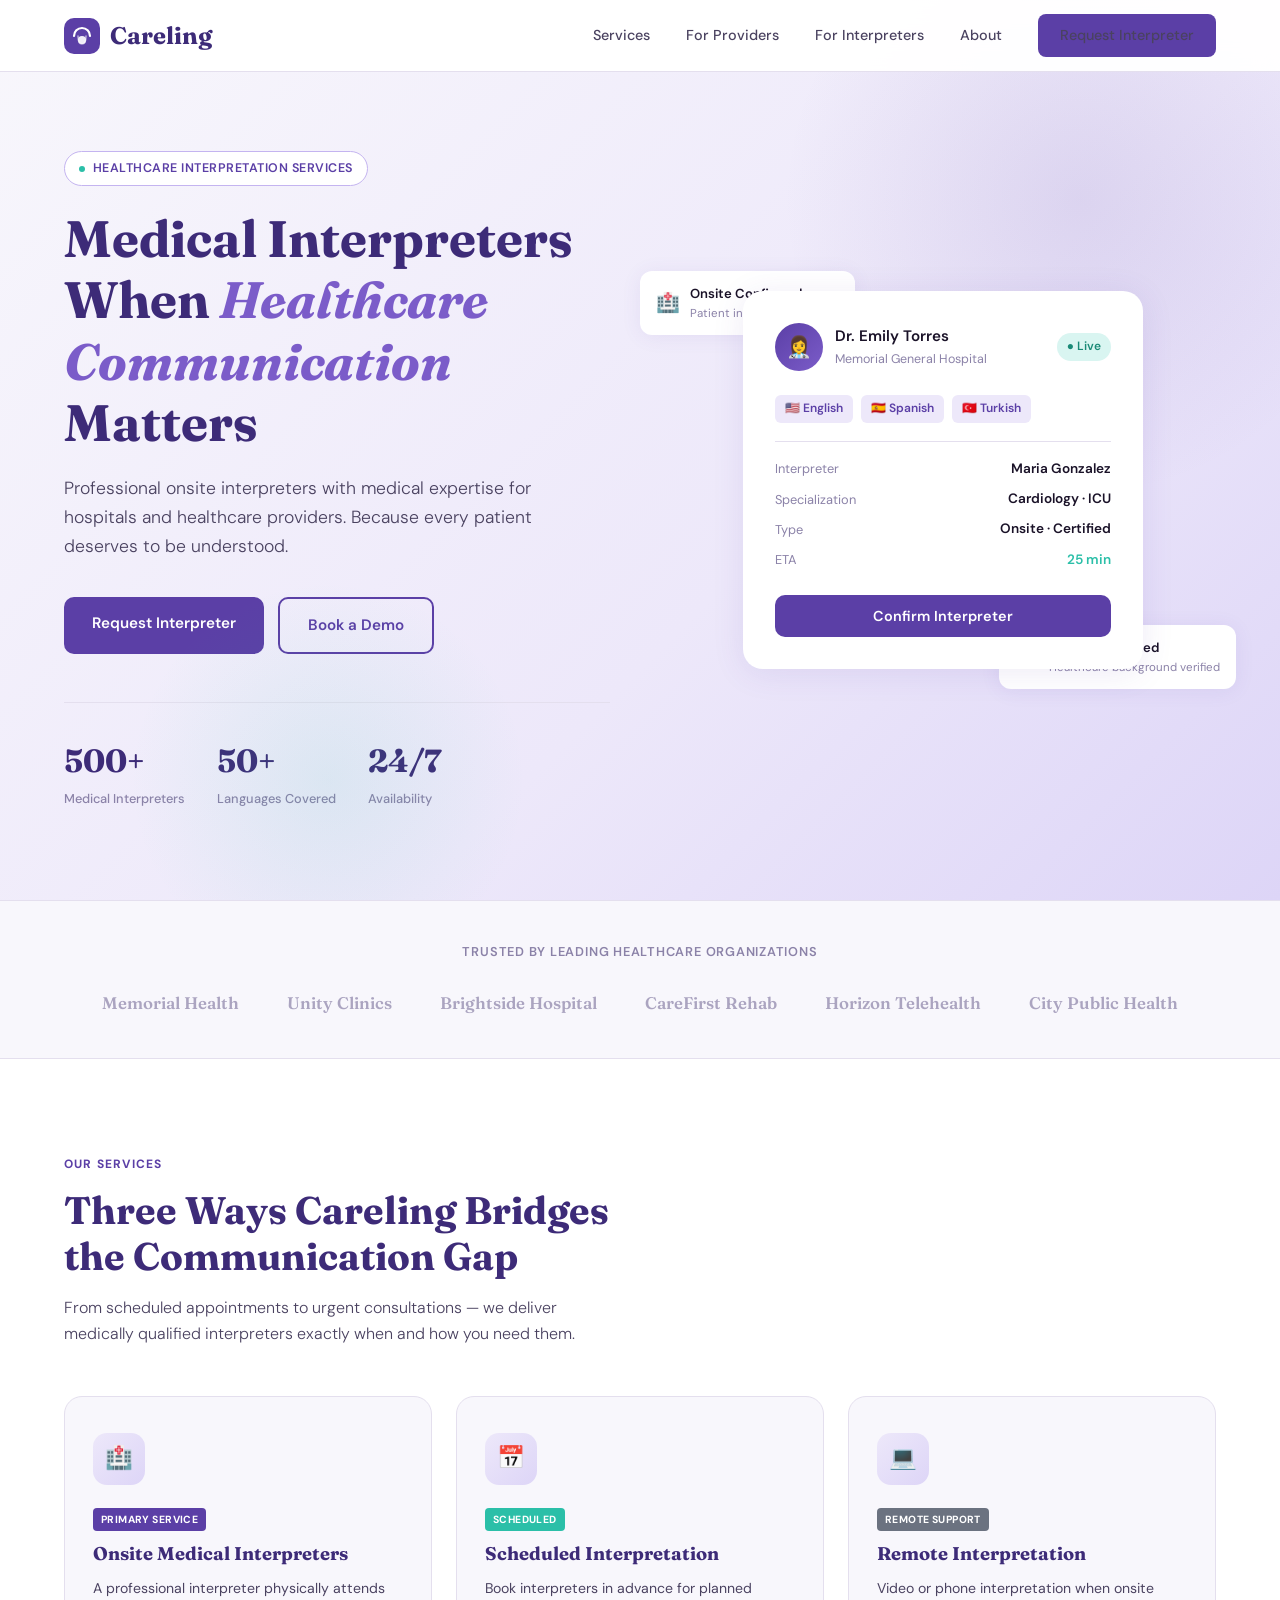
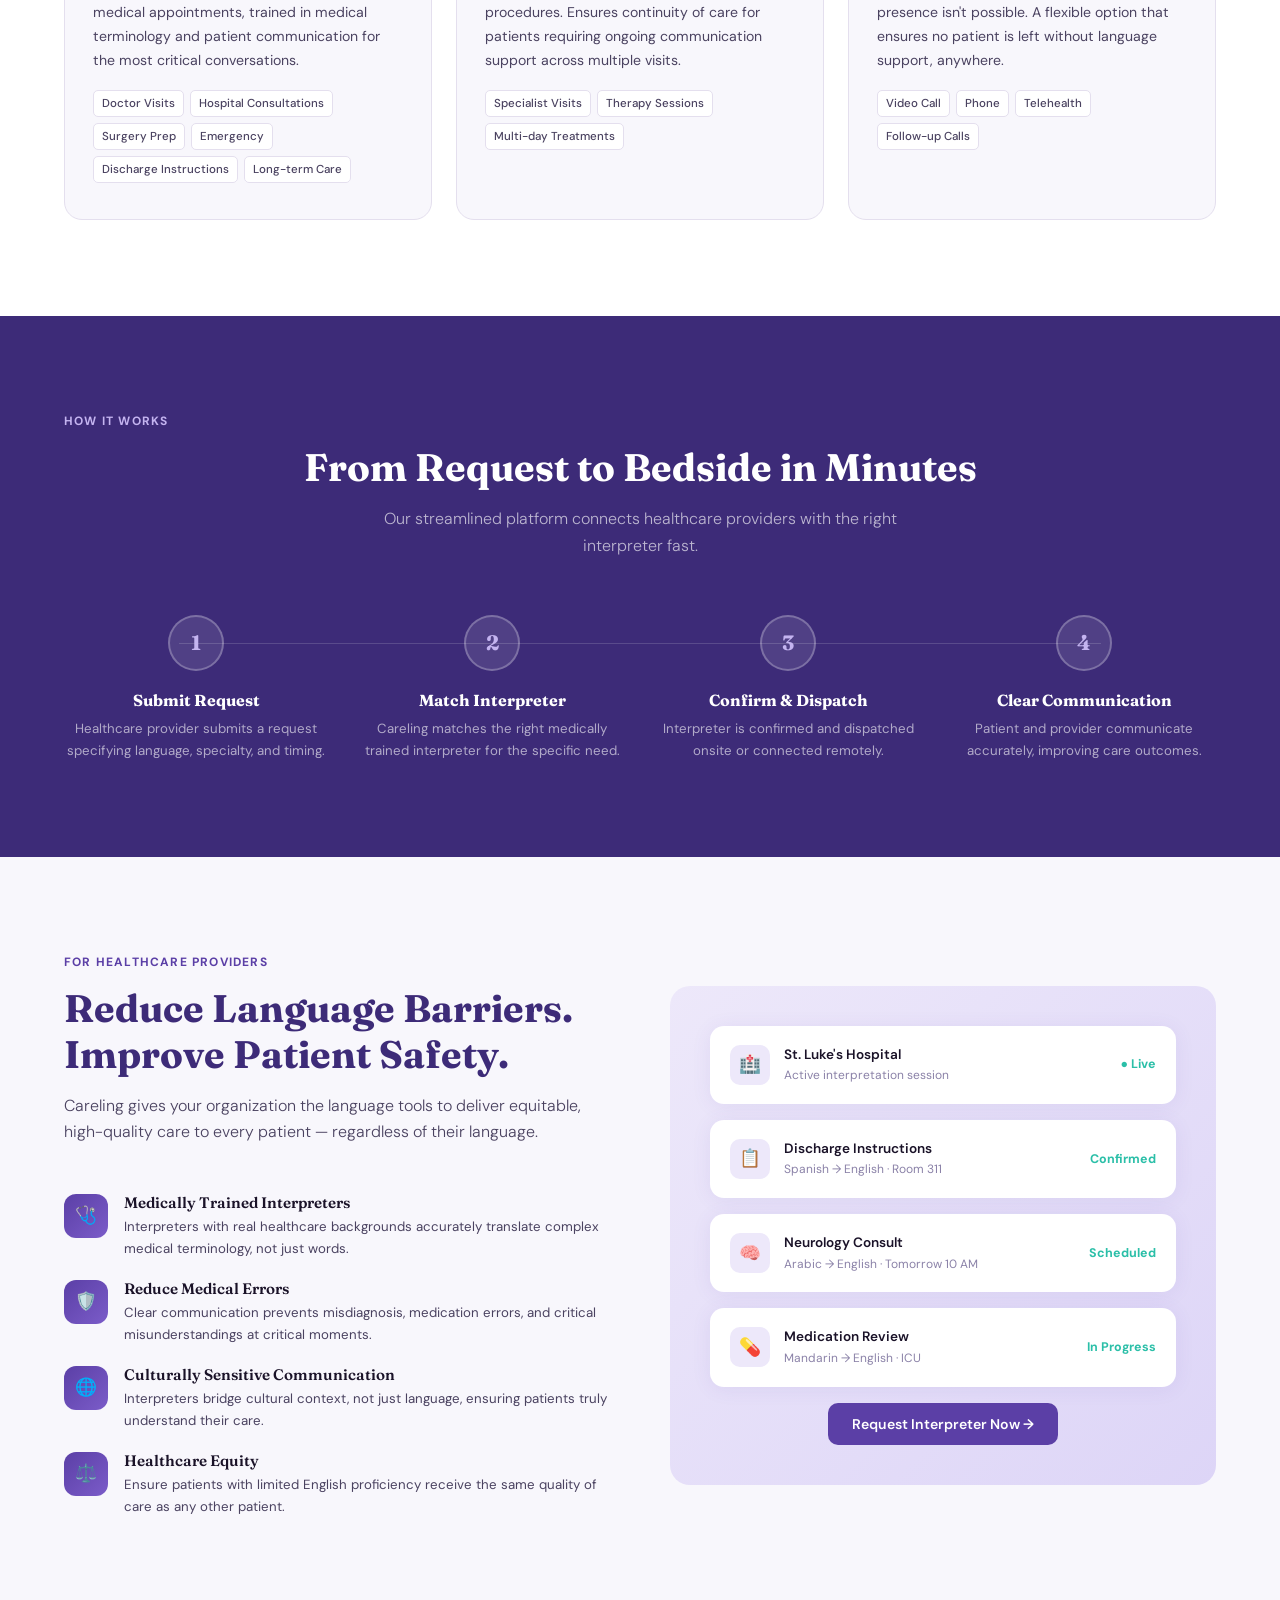
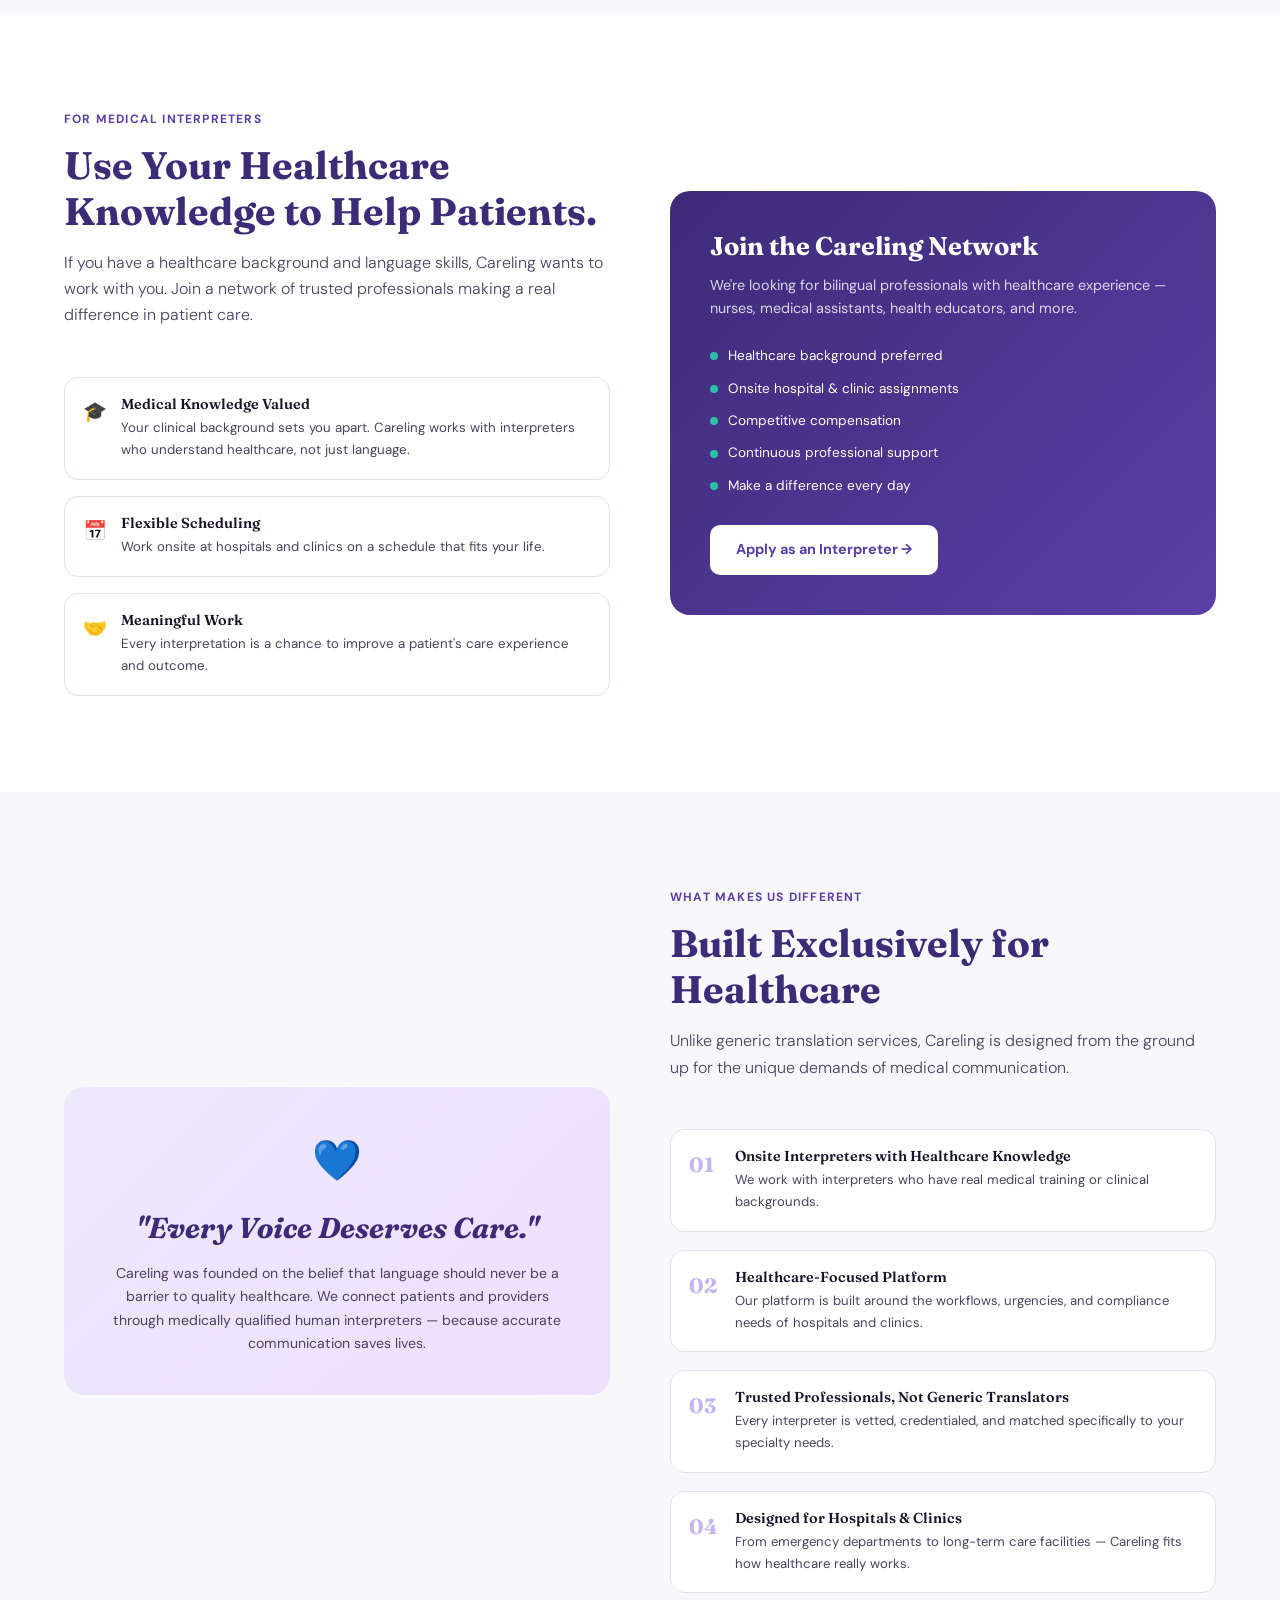
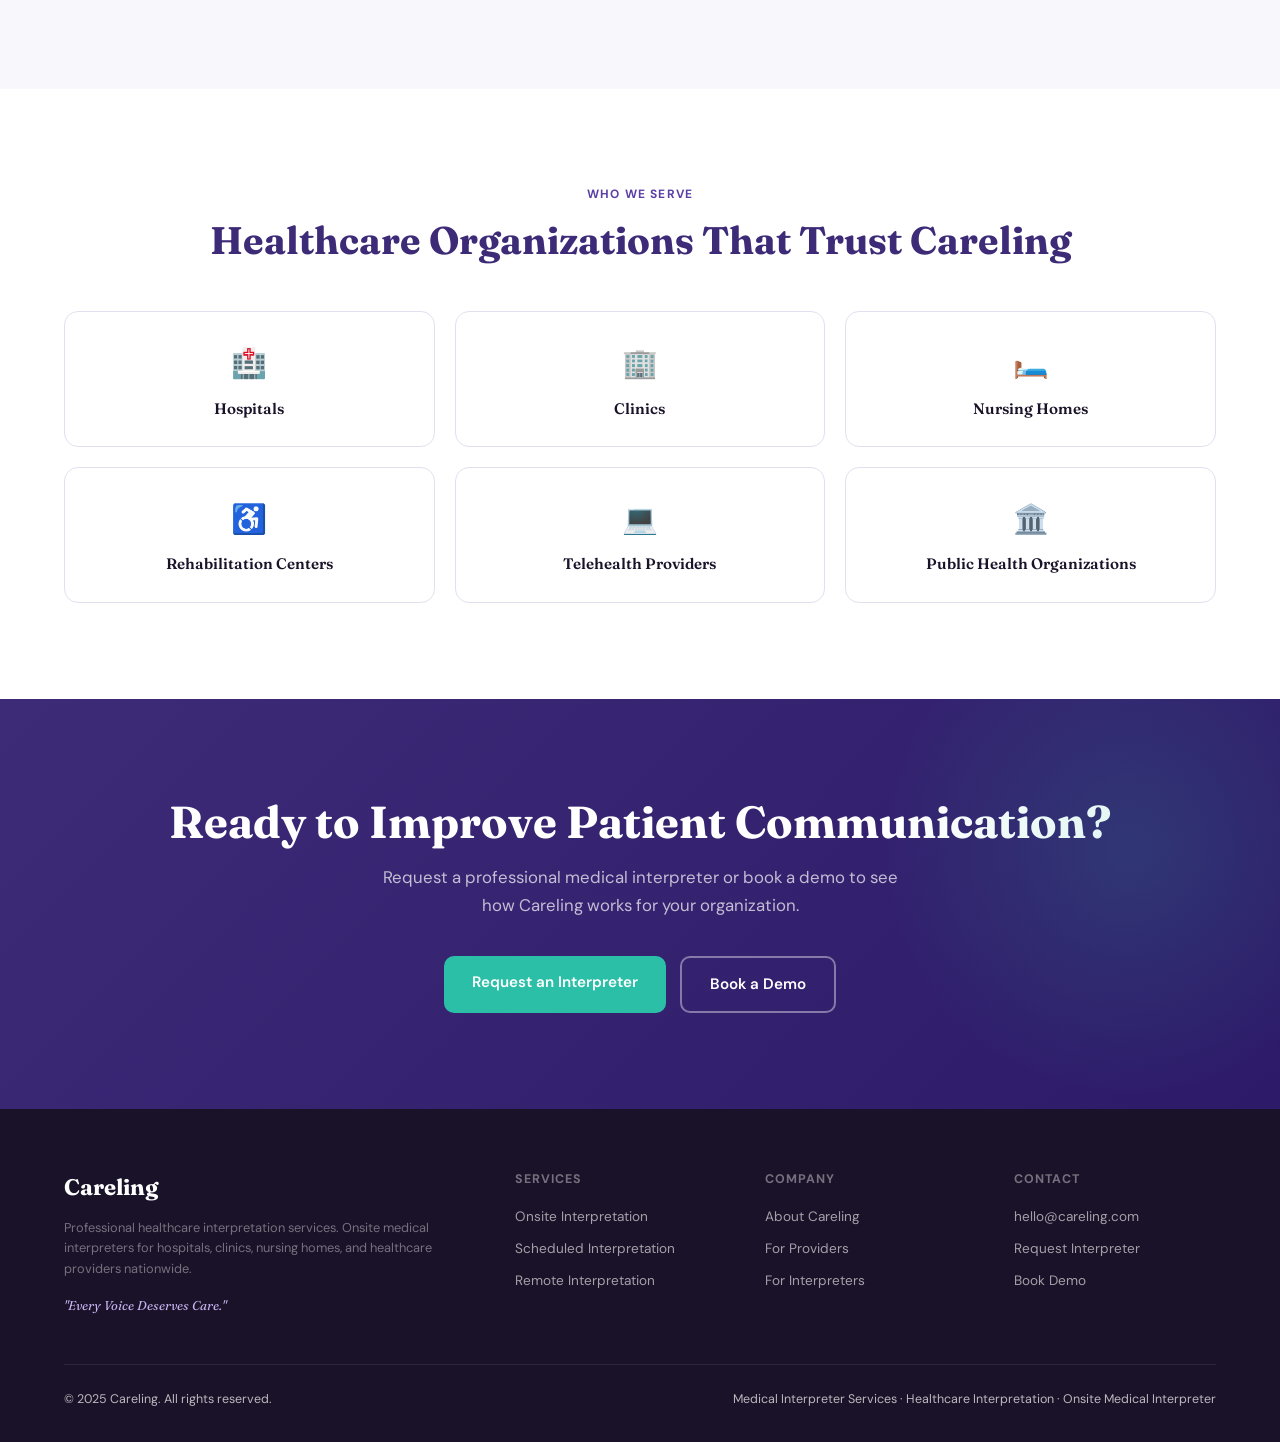
==== carelingio.html @ 6f956ce9 "changes" ====
<!DOCTYPE html>
<html lang="en">
<head>
<meta charset="UTF-8" />
<meta name="viewport" content="width=device-width, initial-scale=1.0" />
<title>Careling – Medical Interpreter Services | Healthcare Interpretation</title>
<meta name="description" content="Professional onsite medical interpreters for hospitals, clinics, and healthcare providers. Careling ensures every patient voice is heard." />
<meta name="keywords" content="medical interpreter services, healthcare interpretation services, onsite medical interpreter, hospital translation services, medical language services" />
<link rel="preconnect" href="https://fonts.googleapis.com" />
<link href="https://fonts.googleapis.com/css2?family=Fraunces:ital,opsz,wght@0,9..144,300;0,9..144,600;0,9..144,700;1,9..144,400&family=DM+Sans:wght@300;400;500;600&display=swap" rel="stylesheet" />
<style>
  :root {
    --purple: #5B3FA6;
    --purple-dark: #3D2B78;
    --purple-light: #7B5CC9;
    --purple-soft: #EDE8FA;
    --purple-mid: #C4B4F0;
    --teal: #2BBFA8;
    --teal-soft: #D9F5F1;
    --white: #FFFFFF;
    --off-white: #F8F7FC;
    --text-dark: #1A1228;
    --text-mid: #4A4260;
    --text-light: #8B82A8;
    --border: #E4DFEE;
    --shadow: 0 4px 32px rgba(91,63,166,0.10);
    --shadow-card: 0 2px 20px rgba(91,63,166,0.08);
  }
  *, *::before, *::after { box-sizing: border-box; margin: 0; padding: 0; }
  html { scroll-behavior: smooth; }
  body {
    font-family: 'DM Sans', sans-serif;
    color: var(--text-dark);
    background: var(--white);
    line-height: 1.65;
    overflow-x: hidden;
  }
  h1, h2, h3, h4 { font-family: 'Fraunces', serif; line-height: 1.2; }

  /* NAV */
  nav {
    position: fixed; top: 0; left: 0; right: 0; z-index: 100;
    background: rgba(255,255,255,0.96);
    backdrop-filter: blur(12px);
    border-bottom: 1px solid var(--border);
    padding: 0 5%;
    display: flex; align-items: center; justify-content: space-between;
    height: 72px;
  }
  .nav-logo {
    display: flex; align-items: center; gap: 10px;
    font-family: 'Fraunces', serif; font-size: 1.5rem; font-weight: 700;
    color: var(--purple-dark); text-decoration: none;
  }
  .nav-logo svg { width: 36px; height: 36px; }
  .nav-links { display: flex; align-items: center; gap: 36px; }
  .nav-links a {
    font-size: 0.9rem; font-weight: 500; color: var(--text-mid);
    text-decoration: none; transition: color .2s;
  }
  .nav-links a:hover { color: var(--purple); }
  .nav-cta {
    background: var(--purple); color: #fff;
    padding: 10px 22px; border-radius: 8px; font-size: 0.88rem;
    font-weight: 600; text-decoration: none; transition: background .2s;
  }
  .nav-cta:hover { background: var(--purple-dark); color: #fff; }

  /* HERO */
  .hero {
    min-height: 100vh;
    padding: 140px 5% 80px;
    display: grid; grid-template-columns: 1fr 1fr; gap: 60px;
    align-items: center;
    background: linear-gradient(135deg, #F8F7FC 0%, #EDE8FA 60%, #ddd5f7 100%);
    position: relative; overflow: hidden;
  }
  .hero::before {
    content: '';
    position: absolute; top: -100px; right: -100px;
    width: 600px; height: 600px; border-radius: 50%;
    background: radial-gradient(circle, rgba(91,63,166,0.12) 0%, transparent 70%);
    pointer-events: none;
  }
  .hero::after {
    content: '';
    position: absolute; bottom: -80px; left: 10%;
    width: 400px; height: 400px; border-radius: 50%;
    background: radial-gradient(circle, rgba(43,191,168,0.10) 0%, transparent 70%);
    pointer-events: none;
  }
  .hero-eyebrow {
    display: inline-flex; align-items: center; gap: 8px;
    background: var(--white); border: 1px solid var(--purple-mid);
    border-radius: 100px; padding: 6px 14px;
    font-size: 0.78rem; font-weight: 600; color: var(--purple);
    letter-spacing: .04em; text-transform: uppercase; margin-bottom: 22px;
  }
  .hero-eyebrow span { width: 6px; height: 6px; border-radius: 50%; background: var(--teal); display: block; }
  .hero h1 {
    font-size: clamp(2.4rem, 4vw, 3.4rem); font-weight: 700;
    color: var(--purple-dark); margin-bottom: 20px; max-width: 560px;
  }
  .hero h1 em { font-style: italic; color: var(--purple-light); }
  .hero-sub {
    font-size: 1.1rem; color: var(--text-mid); max-width: 480px;
    margin-bottom: 36px; font-weight: 300;
  }
  .hero-btns { display: flex; gap: 14px; flex-wrap: wrap; }
  .btn-primary {
    background: var(--purple); color: #fff; border: none;
    padding: 14px 28px; border-radius: 10px; font-size: 0.95rem;
    font-weight: 600; cursor: pointer; text-decoration: none;
    transition: background .2s, transform .15s;
    font-family: 'DM Sans', sans-serif;
  }
  .btn-primary:hover { background: var(--purple-dark); transform: translateY(-1px); }
  .btn-outline {
    background: transparent; color: var(--purple);
    border: 2px solid var(--purple); padding: 14px 28px;
    border-radius: 10px; font-size: 0.95rem; font-weight: 600;
    cursor: pointer; text-decoration: none; transition: all .2s;
    font-family: 'DM Sans', sans-serif;
  }
  .btn-outline:hover { background: var(--purple-soft); }
  .hero-stats {
    display: flex; gap: 32px; margin-top: 48px;
    padding-top: 32px; border-top: 1px solid var(--border);
  }
  .stat-item { display: flex; flex-direction: column; }
  .stat-num { font-family: 'Fraunces', serif; font-size: 2rem; font-weight: 700; color: var(--purple-dark); }
  .stat-label { font-size: 0.8rem; color: var(--text-light); font-weight: 500; }

  /* HERO VISUAL */
  .hero-visual { position: relative; display: flex; justify-content: center; align-items: center; }
  .hero-card-main {
    background: var(--white);
    border-radius: 20px; padding: 32px;
    box-shadow: var(--shadow);
    width: 100%; max-width: 400px;
    position: relative; z-index: 2;
  }
  .card-header-row {
    display: flex; align-items: center; gap: 12px; margin-bottom: 24px;
  }
  .card-avatar {
    width: 48px; height: 48px; border-radius: 50%;
    background: linear-gradient(135deg, var(--purple), var(--purple-light));
    display: flex; align-items: center; justify-content: center;
    color: white; font-size: 1.3rem;
  }
  .card-name { font-weight: 600; font-size: 0.95rem; color: var(--text-dark); }
  .card-role { font-size: 0.78rem; color: var(--text-light); }
  .card-badge {
    margin-left: auto; background: var(--teal-soft);
    color: #1a8a77; font-size: 0.75rem; font-weight: 600;
    padding: 4px 10px; border-radius: 100px;
  }
  .card-langs {
    display: flex; gap: 8px; flex-wrap: wrap; margin-bottom: 18px;
  }
  .lang-tag {
    background: var(--purple-soft); color: var(--purple);
    font-size: 0.75rem; font-weight: 600; padding: 4px 10px;
    border-radius: 6px;
  }
  .card-divider { height: 1px; background: var(--border); margin: 16px 0; }
  .card-detail-row { display: flex; justify-content: space-between; align-items: center; margin-bottom: 8px; }
  .card-detail-label { font-size: 0.8rem; color: var(--text-light); }
  .card-detail-val { font-size: 0.85rem; font-weight: 600; color: var(--text-dark); }
  .card-action-btn {
    width: 100%; background: var(--purple); color: #fff;
    border: none; border-radius: 10px; padding: 12px;
    font-size: 0.9rem; font-weight: 600; cursor: pointer;
    margin-top: 16px; font-family: 'DM Sans', sans-serif;
  }
  .floating-chip {
    position: absolute; background: var(--white);
    border-radius: 12px; padding: 12px 16px;
    box-shadow: var(--shadow-card);
    display: flex; align-items: center; gap: 10px;
    font-size: 0.82rem; font-weight: 600; color: var(--text-dark);
    animation: float 3s ease-in-out infinite;
  }
  .chip-icon { font-size: 1.2rem; }
  .chip-sub { font-size: 0.72rem; color: var(--text-light); font-weight: 400; }
  .chip-1 { top: -20px; left: -30px; animation-delay: 0s; }
  .chip-2 { bottom: -20px; right: -20px; animation-delay: 1.5s; }
  @keyframes float {
    0%, 100% { transform: translateY(0); }
    50% { transform: translateY(-8px); }
  }

  /* SECTION WRAPPER */
  section { padding: 96px 5%; }
  .section-label {
    font-size: 0.75rem; font-weight: 700; letter-spacing: .1em;
    text-transform: uppercase; color: var(--purple); margin-bottom: 12px;
  }
  .section-title { font-size: clamp(1.8rem, 3vw, 2.5rem); color: var(--purple-dark); max-width: 600px; margin-bottom: 16px; }
  .section-sub { font-size: 1rem; color: var(--text-mid); max-width: 560px; font-weight: 300; margin-bottom: 48px; }

  /* LOGOS */
  .logos-section {
    padding: 40px 5%; background: var(--off-white);
    border-top: 1px solid var(--border); border-bottom: 1px solid var(--border);
  }
  .logos-label { text-align: center; font-size: 0.8rem; font-weight: 600; color: var(--text-light); letter-spacing: .06em; text-transform: uppercase; margin-bottom: 28px; }
  .logos-row { display: flex; align-items: center; justify-content: center; gap: 48px; flex-wrap: wrap; }
  .logo-item { font-family: 'Fraunces', serif; font-size: 1.05rem; font-weight: 600; color: var(--text-light); opacity: 0.7; }

  /* SERVICES */
  .services-section { background: var(--white); }
  .services-grid { display: grid; grid-template-columns: repeat(3, 1fr); gap: 24px; }
  .service-card {
    background: var(--off-white); border: 1px solid var(--border);
    border-radius: 18px; padding: 36px 28px; transition: box-shadow .25s, transform .25s;
    position: relative; overflow: hidden;
  }
  .service-card:hover { box-shadow: var(--shadow); transform: translateY(-4px); }
  .service-card::before {
    content: ''; position: absolute; top: 0; left: 0; right: 0; height: 4px;
    background: linear-gradient(90deg, var(--purple), var(--teal));
    opacity: 0; transition: opacity .25s;
  }
  .service-card:hover::before { opacity: 1; }
  .service-icon {
    width: 52px; height: 52px; border-radius: 14px;
    background: linear-gradient(135deg, var(--purple-soft), #ddd5f7);
    display: flex; align-items: center; justify-content: center;
    font-size: 1.4rem; margin-bottom: 20px;
  }
  .service-badge {
    display: inline-block; background: var(--purple); color: #fff;
    font-size: 0.65rem; font-weight: 700; padding: 3px 8px;
    border-radius: 4px; text-transform: uppercase; letter-spacing: .04em;
    margin-bottom: 12px;
  }
  .service-card h3 { font-size: 1.15rem; color: var(--purple-dark); margin-bottom: 12px; }
  .service-card p { font-size: 0.88rem; color: var(--text-mid); margin-bottom: 18px; line-height: 1.7; }
  .service-tags { display: flex; flex-wrap: wrap; gap: 6px; }
  .tag {
    background: var(--white); border: 1px solid var(--border);
    font-size: 0.72rem; padding: 3px 8px; border-radius: 5px;
    color: var(--text-mid); font-weight: 500;
  }

  /* HOW IT WORKS */
  .how-section { background: var(--purple-dark); color: #fff; }
  .how-section .section-label { color: var(--purple-mid); }
  .how-section .section-title { color: #fff; }
  .how-section .section-sub { color: rgba(255,255,255,0.65); }
  .steps-row { display: grid; grid-template-columns: repeat(4, 1fr); gap: 32px; position: relative; }
  .steps-row::before {
    content: ''; position: absolute; top: 28px; left: 10%; right: 10%;
    height: 1px; background: rgba(255,255,255,0.15);
  }
  .step-item { text-align: center; position: relative; }
  .step-num {
    width: 56px; height: 56px; border-radius: 50%;
    background: rgba(255,255,255,0.1); border: 2px solid rgba(255,255,255,0.25);
    display: flex; align-items: center; justify-content: center; margin: 0 auto 20px;
    font-family: 'Fraunces', serif; font-size: 1.3rem; font-weight: 700; color: var(--purple-mid);
    position: relative; z-index: 1;
  }
  .step-item h4 { font-size: 1rem; color: #fff; margin-bottom: 8px; }
  .step-item p { font-size: 0.83rem; color: rgba(255,255,255,0.6); line-height: 1.6; }

  /* PROVIDERS */
  .providers-section { background: var(--off-white); }
  .providers-grid { display: grid; grid-template-columns: 1fr 1fr; gap: 60px; align-items: center; }
  .benefits-list { list-style: none; display: flex; flex-direction: column; gap: 20px; }
  .benefit-item { display: flex; gap: 16px; align-items: flex-start; }
  .benefit-icon {
    width: 44px; height: 44px; min-width: 44px; border-radius: 12px;
    background: linear-gradient(135deg, var(--purple), var(--purple-light));
    display: flex; align-items: center; justify-content: center;
    font-size: 1.1rem; color: white;
  }
  .benefit-text h4 { font-size: 0.95rem; font-weight: 600; color: var(--text-dark); margin-bottom: 4px; }
  .benefit-text p { font-size: 0.83rem; color: var(--text-mid); }
  .providers-img {
    background: linear-gradient(135deg, var(--purple-soft), #ddd5f7);
    border-radius: 20px; padding: 40px; display: flex; flex-direction: column; gap: 16px;
  }
  .mini-card {
    background: var(--white); border-radius: 14px; padding: 18px 20px;
    display: flex; align-items: center; gap: 14px;
    box-shadow: var(--shadow-card);
  }
  .mini-icon {
    width: 40px; height: 40px; border-radius: 10px;
    background: var(--purple-soft); display: flex;
    align-items: center; justify-content: center; font-size: 1.1rem; min-width: 40px;
  }
  .mini-title { font-size: 0.85rem; font-weight: 600; color: var(--text-dark); }
  .mini-sub { font-size: 0.75rem; color: var(--text-light); }
  .mini-right { margin-left: auto; font-size: 0.78rem; font-weight: 700; color: var(--teal); }

  /* INTERPRETERS */
  .interpreters-section { background: var(--white); }
  .interp-grid { display: grid; grid-template-columns: 1fr 1fr; gap: 60px; align-items: center; }
  .interp-cta {
    background: linear-gradient(135deg, var(--purple-dark), var(--purple));
    border-radius: 20px; padding: 40px; color: #fff;
  }
  .interp-cta h3 { font-size: 1.6rem; margin-bottom: 12px; }
  .interp-cta p { font-size: 0.9rem; opacity: .8; margin-bottom: 24px; }
  .perks-list { display: flex; flex-direction: column; gap: 10px; margin-bottom: 28px; }
  .perk { display: flex; align-items: center; gap: 10px; font-size: 0.85rem; }
  .perk-dot { width: 8px; height: 8px; border-radius: 50%; background: var(--teal); min-width: 8px; }
  .btn-white {
    background: #fff; color: var(--purple); border: none;
    padding: 13px 26px; border-radius: 10px; font-size: 0.9rem;
    font-weight: 700; cursor: pointer; font-family: 'DM Sans', sans-serif;
    text-decoration: none; display: inline-block;
  }

  /* ABOUT */
  .about-section { background: var(--off-white); }
  .about-grid { display: grid; grid-template-columns: 1fr 1fr; gap: 60px; align-items: center; }
  .mission-box {
    background: linear-gradient(135deg, var(--purple-soft), #ede0ff);
    border-radius: 20px; padding: 40px; text-align: center;
  }
  .mission-icon { font-size: 2.5rem; margin-bottom: 16px; }
  .mission-quote {
    font-family: 'Fraunces', serif; font-size: 1.8rem; font-weight: 700;
    color: var(--purple-dark); font-style: italic; margin-bottom: 16px;
    line-height: 1.3;
  }
  .mission-sub { font-size: 0.88rem; color: var(--text-mid); }
  .diff-list { display: flex; flex-direction: column; gap: 18px; }
  .diff-item {
    display: flex; gap: 14px; align-items: flex-start;
    padding: 18px; background: var(--white); border-radius: 14px;
    border: 1px solid var(--border);
  }
  .diff-num {
    font-family: 'Fraunces', serif; font-size: 1.3rem; font-weight: 700;
    color: var(--purple-mid); min-width: 32px;
  }
  .diff-item h4 { font-size: 0.9rem; font-weight: 600; color: var(--text-dark); margin-bottom: 4px; }
  .diff-item p { font-size: 0.82rem; color: var(--text-mid); }

  /* CUSTOMERS */
  .customers-section { background: var(--white); }
  .customers-grid { display: grid; grid-template-columns: repeat(3, 1fr); gap: 20px; }
  .customer-card {
    border: 1px solid var(--border); border-radius: 14px; padding: 28px 24px;
    text-align: center; transition: all .2s;
  }
  .customer-card:hover { border-color: var(--purple-mid); background: var(--purple-soft); }
  .customer-icon { font-size: 1.8rem; margin-bottom: 12px; }
  .customer-card h4 { font-size: 0.95rem; font-weight: 600; color: var(--text-dark); }

  /* CTA BANNER */
  .cta-section {
    background: linear-gradient(135deg, var(--purple-dark) 0%, #2d1b69 100%);
    padding: 96px 5%; text-align: center; position: relative; overflow: hidden;
  }
  .cta-section::before {
    content: ''; position: absolute; top: -100px; right: -100px;
    width: 500px; height: 500px; border-radius: 50%;
    background: radial-gradient(circle, rgba(43,191,168,0.15) 0%, transparent 70%);
    pointer-events: none;
  }
  .cta-section h2 { font-size: clamp(2rem, 3.5vw, 3rem); color: #fff; margin-bottom: 16px; }
  .cta-section p { font-size: 1.05rem; color: rgba(255,255,255,0.7); max-width: 520px; margin: 0 auto 36px; }
  .cta-btns { display: flex; gap: 14px; justify-content: center; flex-wrap: wrap; }
  .btn-teal {
    background: var(--teal); color: #fff; border: none;
    padding: 14px 28px; border-radius: 10px; font-size: 0.95rem;
    font-weight: 600; cursor: pointer; font-family: 'DM Sans', sans-serif;
    text-decoration: none; transition: background .2s;
  }
  .btn-teal:hover { background: #22a892; }

  /* FOOTER */
  footer {
    background: var(--text-dark); color: rgba(255,255,255,0.7);
    padding: 60px 5% 32px;
  }
  .footer-grid { display: grid; grid-template-columns: 2fr 1fr 1fr 1fr; gap: 48px; margin-bottom: 48px; }
  .footer-brand-name { font-family: 'Fraunces', serif; font-size: 1.4rem; font-weight: 700; color: #fff; margin-bottom: 12px; }
  .footer-brand-tag { font-size: 0.8rem; color: rgba(255,255,255,0.4); margin-bottom: 16px; line-height: 1.6; }
  .footer-mission { font-size: 0.8rem; color: var(--purple-mid); font-style: italic; font-family: 'Fraunces', serif; }
  .footer-col h5 { font-family: 'DM Sans', sans-serif; font-size: 0.78rem; font-weight: 700; color: rgba(255,255,255,0.4); letter-spacing: .08em; text-transform: uppercase; margin-bottom: 16px; }
  .footer-col a { display: block; font-size: 0.85rem; color: rgba(255,255,255,0.6); text-decoration: none; margin-bottom: 10px; transition: color .2s; }
  .footer-col a:hover { color: #fff; }
  .footer-bottom { border-top: 1px solid rgba(255,255,255,0.08); padding-top: 24px; display: flex; justify-content: space-between; align-items: center; font-size: 0.78rem; }

  /* RESPONSIVE */
  @media (max-width: 900px) {
    .hero { grid-template-columns: 1fr; padding: 120px 5% 60px; }
    .hero-visual { display: none; }
    .services-grid { grid-template-columns: 1fr; }
    .steps-row { grid-template-columns: 1fr 1fr; }
    .steps-row::before { display: none; }
    .providers-grid, .interp-grid, .about-grid { grid-template-columns: 1fr; }
    .customers-grid { grid-template-columns: repeat(2, 1fr); }
    .footer-grid { grid-template-columns: 1fr 1fr; }
    .footer-bottom { flex-direction: column; gap: 12px; text-align: center; }
  }
  @media (max-width: 600px) {
    .nav-links { display: none; }
    .customers-grid { grid-template-columns: 1fr; }
    .footer-grid { grid-template-columns: 1fr; }
    .steps-row { grid-template-columns: 1fr; }
  }

  /* ANIMATIONS */
  .fade-up {
    opacity: 0; transform: translateY(24px);
    transition: opacity .6s ease, transform .6s ease;
  }
  .fade-up.visible { opacity: 1; transform: translateY(0); }
</style>
</head>
<body>

<!-- NAV -->
<nav>
  <a href="#" class="nav-logo">
    <svg viewBox="0 0 36 36" fill="none" xmlns="http://www.w3.org/2000/svg">
      <rect width="36" height="36" rx="10" fill="#5B3FA6"/>
      <path d="M10 18C10 13.58 13.58 10 18 10C22.42 10 26 13.58 26 18" stroke="white" stroke-width="2.2" stroke-linecap="round"/>
      <circle cx="18" cy="22" r="4" fill="white" opacity=".9"/>
      <path d="M14 18 Q14 26 18 26 Q22 26 22 18" stroke="white" stroke-width="1.6" stroke-linecap="round" fill="none" opacity=".55"/>
    </svg>
    Careling
  </a>
  <div class="nav-links">
    <a href="#services">Services</a>
    <a href="#providers">For Providers</a>
    <a href="#interpreters">For Interpreters</a>
    <a href="#about">About</a>
    <a href="#contact" class="nav-cta">Request Interpreter</a>
  </div>
</nav>

<!-- HERO -->
<section class="hero" id="home">
  <div>
    <div class="hero-eyebrow"><span></span> Healthcare Interpretation Services</div>
    <h1>Medical Interpreters When <em>Healthcare Communication</em> Matters</h1>
    <p class="hero-sub">Professional onsite interpreters with medical expertise for hospitals and healthcare providers. Because every patient deserves to be understood.</p>
    <div class="hero-btns">
      <a href="#contact" class="btn-primary">Request Interpreter</a>
      <a href="#contact" class="btn-outline">Book a Demo</a>
    </div>
    <div class="hero-stats">
      <div class="stat-item">
        <span class="stat-num">500+</span>
        <span class="stat-label">Medical Interpreters</span>
      </div>
      <div class="stat-item">
        <span class="stat-num">50+</span>
        <span class="stat-label">Languages Covered</span>
      </div>
      <div class="stat-item">
        <span class="stat-num">24/7</span>
        <span class="stat-label">Availability</span>
      </div>
    </div>
  </div>
  <div class="hero-visual">
    <div class="hero-card-main">
      <div class="card-header-row">
        <div class="card-avatar">👩‍⚕️</div>
        <div>
          <div class="card-name">Dr. Emily Torres</div>
          <div class="card-role">Memorial General Hospital</div>
        </div>
        <div class="card-badge">● Live</div>
      </div>
      <div class="card-langs">
        <span class="lang-tag">🇺🇸 English</span>
        <span class="lang-tag">🇪🇸 Spanish</span>
        <span class="lang-tag">🇹🇷 Turkish</span>
      </div>
      <div class="card-divider"></div>
      <div class="card-detail-row">
        <span class="card-detail-label">Interpreter</span>
        <span class="card-detail-val">Maria Gonzalez</span>
      </div>
      <div class="card-detail-row">
        <span class="card-detail-label">Specialization</span>
        <span class="card-detail-val">Cardiology · ICU</span>
      </div>
      <div class="card-detail-row">
        <span class="card-detail-label">Type</span>
        <span class="card-detail-val">Onsite · Certified</span>
      </div>
      <div class="card-detail-row">
        <span class="card-detail-label">ETA</span>
        <span class="card-detail-val" style="color: var(--teal);">25 min</span>
      </div>
      <button class="card-action-btn">Confirm Interpreter</button>
    </div>
    <div class="floating-chip chip-1">
      <span class="chip-icon">🏥</span>
      <div>
        <div>Onsite Confirmed</div>
        <div class="chip-sub">Patient intake — Room 204</div>
      </div>
    </div>
    <div class="floating-chip chip-2">
      <span class="chip-icon">✅</span>
      <div>
        <div>Medically Trained</div>
        <div class="chip-sub">Healthcare background verified</div>
      </div>
    </div>
  </div>
</section>

<!-- LOGOS -->
<div class="logos-section">
  <div class="logos-label">Trusted by leading healthcare organizations</div>
  <div class="logos-row">
    <span class="logo-item">Memorial Health</span>
    <span class="logo-item">Unity Clinics</span>
    <span class="logo-item">Brightside Hospital</span>
    <span class="logo-item">CareFirst Rehab</span>
    <span class="logo-item">Horizon Telehealth</span>
    <span class="logo-item">City Public Health</span>
  </div>
</div>

<!-- SERVICES -->
<section class="services-section fade-up" id="services">
  <div class="section-label">Our Services</div>
  <h2 class="section-title">Three Ways Careling Bridges the Communication Gap</h2>
  <p class="section-sub">From scheduled appointments to urgent consultations — we deliver medically qualified interpreters exactly when and how you need them.</p>
  <div class="services-grid">
    <div class="service-card">
      <div class="service-icon">🏥</div>
      <span class="service-badge">Primary Service</span>
      <h3>Onsite Medical Interpreters</h3>
      <p>A professional interpreter physically attends medical appointments, trained in medical terminology and patient communication for the most critical conversations.</p>
      <div class="service-tags">
        <span class="tag">Doctor Visits</span>
        <span class="tag">Hospital Consultations</span>
        <span class="tag">Surgery Prep</span>
        <span class="tag">Emergency</span>
        <span class="tag">Discharge Instructions</span>
        <span class="tag">Long-term Care</span>
      </div>
    </div>
    <div class="service-card">
      <div class="service-icon">📅</div>
      <span class="service-badge" style="background: var(--teal);">Scheduled</span>
      <h3>Scheduled Interpretation</h3>
      <p>Book interpreters in advance for planned procedures. Ensures continuity of care for patients requiring ongoing communication support across multiple visits.</p>
      <div class="service-tags">
        <span class="tag">Specialist Visits</span>
        <span class="tag">Therapy Sessions</span>
        <span class="tag">Multi-day Treatments</span>
      </div>
    </div>
    <div class="service-card">
      <div class="service-icon">💻</div>
      <span class="service-badge" style="background: #6B7280;">Remote Support</span>
      <h3>Remote Interpretation</h3>
      <p>Video or phone interpretation when onsite presence isn't possible. A flexible option that ensures no patient is left without language support, anywhere.</p>
      <div class="service-tags">
        <span class="tag">Video Call</span>
        <span class="tag">Phone</span>
        <span class="tag">Telehealth</span>
        <span class="tag">Follow-up Calls</span>
      </div>
    </div>
  </div>
</section>

<!-- HOW IT WORKS -->
<section class="how-section fade-up">
  <div class="section-label">How It Works</div>
  <h2 class="section-title" style="max-width:none; text-align:center;">From Request to Bedside in Minutes</h2>
  <p class="section-sub" style="margin: 0 auto 56px; text-align:center;">Our streamlined platform connects healthcare providers with the right interpreter fast.</p>
  <div class="steps-row">
    <div class="step-item">
      <div class="step-num">1</div>
      <h4>Submit Request</h4>
      <p>Healthcare provider submits a request specifying language, specialty, and timing.</p>
    </div>
    <div class="step-item">
      <div class="step-num">2</div>
      <h4>Match Interpreter</h4>
      <p>Careling matches the right medically trained interpreter for the specific need.</p>
    </div>
    <div class="step-item">
      <div class="step-num">3</div>
      <h4>Confirm & Dispatch</h4>
      <p>Interpreter is confirmed and dispatched onsite or connected remotely.</p>
    </div>
    <div class="step-item">
      <div class="step-num">4</div>
      <h4>Clear Communication</h4>
      <p>Patient and provider communicate accurately, improving care outcomes.</p>
    </div>
  </div>
</section>

<!-- FOR PROVIDERS -->
<section class="providers-section fade-up" id="providers">
  <div class="providers-grid">
    <div>
      <div class="section-label">For Healthcare Providers</div>
      <h2 class="section-title">Reduce Language Barriers. Improve Patient Safety.</h2>
      <p class="section-sub">Careling gives your organization the language tools to deliver equitable, high-quality care to every patient — regardless of their language.</p>
      <ul class="benefits-list">
        <li class="benefit-item">
          <div class="benefit-icon">🩺</div>
          <div class="benefit-text">
            <h4>Medically Trained Interpreters</h4>
            <p>Interpreters with real healthcare backgrounds accurately translate complex medical terminology, not just words.</p>
          </div>
        </li>
        <li class="benefit-item">
          <div class="benefit-icon">🛡️</div>
          <div class="benefit-text">
            <h4>Reduce Medical Errors</h4>
            <p>Clear communication prevents misdiagnosis, medication errors, and critical misunderstandings at critical moments.</p>
          </div>
        </li>
        <li class="benefit-item">
          <div class="benefit-icon">🌐</div>
          <div class="benefit-text">
            <h4>Culturally Sensitive Communication</h4>
            <p>Interpreters bridge cultural context, not just language, ensuring patients truly understand their care.</p>
          </div>
        </li>
        <li class="benefit-item">
          <div class="benefit-icon">⚖️</div>
          <div class="benefit-text">
            <h4>Healthcare Equity</h4>
            <p>Ensure patients with limited English proficiency receive the same quality of care as any other patient.</p>
          </div>
        </li>
      </ul>
    </div>
    <div class="providers-img">
      <div class="mini-card">
        <div class="mini-icon">🏥</div>
        <div>
          <div class="mini-title">St. Luke's Hospital</div>
          <div class="mini-sub">Active interpretation session</div>
        </div>
        <div class="mini-right">● Live</div>
      </div>
      <div class="mini-card">
        <div class="mini-icon">📋</div>
        <div>
          <div class="mini-title">Discharge Instructions</div>
          <div class="mini-sub">Spanish → English · Room 311</div>
        </div>
        <div class="mini-right">Confirmed</div>
      </div>
      <div class="mini-card">
        <div class="mini-icon">🧠</div>
        <div>
          <div class="mini-title">Neurology Consult</div>
          <div class="mini-sub">Arabic → English · Tomorrow 10 AM</div>
        </div>
        <div class="mini-right">Scheduled</div>
      </div>
      <div class="mini-card">
        <div class="mini-icon">💊</div>
        <div>
          <div class="mini-title">Medication Review</div>
          <div class="mini-sub">Mandarin → English · ICU</div>
        </div>
        <div class="mini-right">In Progress</div>
      </div>
      <div style="text-align:center; padding: 8px 0;">
        <a href="#contact" class="btn-primary" style="font-size: 0.88rem; padding: 12px 24px;">Request Interpreter Now →</a>
      </div>
    </div>
  </div>
</section>

<!-- FOR INTERPRETERS -->
<section class="interpreters-section fade-up" id="interpreters">
  <div class="interp-grid">
    <div>
      <div class="section-label">For Medical Interpreters</div>
      <h2 class="section-title">Use Your Healthcare Knowledge to Help Patients.</h2>
      <p class="section-sub">If you have a healthcare background and language skills, Careling wants to work with you. Join a network of trusted professionals making a real difference in patient care.</p>
      <div style="display:flex; flex-direction:column; gap:16px;">
        <div class="diff-item">
          <span style="font-size:1.2rem;">🎓</span>
          <div>
            <h4>Medical Knowledge Valued</h4>
            <p style="font-size:0.83rem; color:var(--text-mid);">Your clinical background sets you apart. Careling works with interpreters who understand healthcare, not just language.</p>
          </div>
        </div>
        <div class="diff-item">
          <span style="font-size:1.2rem;">📅</span>
          <div>
            <h4>Flexible Scheduling</h4>
            <p style="font-size:0.83rem; color:var(--text-mid);">Work onsite at hospitals and clinics on a schedule that fits your life.</p>
          </div>
        </div>
        <div class="diff-item">
          <span style="font-size:1.2rem;">🤝</span>
          <div>
            <h4>Meaningful Work</h4>
            <p style="font-size:0.83rem; color:var(--text-mid);">Every interpretation is a chance to improve a patient's care experience and outcome.</p>
          </div>
        </div>
      </div>
    </div>
    <div class="interp-cta">
      <h3>Join the Careling Network</h3>
      <p>We're looking for bilingual professionals with healthcare experience — nurses, medical assistants, health educators, and more.</p>
      <div class="perks-list">
        <div class="perk"><div class="perk-dot"></div>Healthcare background preferred</div>
        <div class="perk"><div class="perk-dot"></div>Onsite hospital & clinic assignments</div>
        <div class="perk"><div class="perk-dot"></div>Competitive compensation</div>
        <div class="perk"><div class="perk-dot"></div>Continuous professional support</div>
        <div class="perk"><div class="perk-dot"></div>Make a difference every day</div>
      </div>
      <a href="#contact" class="btn-white">Apply as an Interpreter →</a>
    </div>
  </div>
</section>

<!-- ABOUT -->
<section class="about-section fade-up" id="about">
  <div class="about-grid">
    <div class="mission-box">
      <div class="mission-icon">💙</div>
      <div class="mission-quote">"Every Voice Deserves Care."</div>
      <p class="mission-sub">Careling was founded on the belief that language should never be a barrier to quality healthcare. We connect patients and providers through medically qualified human interpreters — because accurate communication saves lives.</p>
    </div>
    <div>
      <div class="section-label">What Makes Us Different</div>
      <h2 class="section-title">Built Exclusively for Healthcare</h2>
      <p class="section-sub">Unlike generic translation services, Careling is designed from the ground up for the unique demands of medical communication.</p>
      <div class="diff-list">
        <div class="diff-item">
          <span class="diff-num">01</span>
          <div>
            <h4>Onsite Interpreters with Healthcare Knowledge</h4>
            <p>We work with interpreters who have real medical training or clinical backgrounds.</p>
          </div>
        </div>
        <div class="diff-item">
          <span class="diff-num">02</span>
          <div>
            <h4>Healthcare-Focused Platform</h4>
            <p>Our platform is built around the workflows, urgencies, and compliance needs of hospitals and clinics.</p>
          </div>
        </div>
        <div class="diff-item">
          <span class="diff-num">03</span>
          <div>
            <h4>Trusted Professionals, Not Generic Translators</h4>
            <p>Every interpreter is vetted, credentialed, and matched specifically to your specialty needs.</p>
          </div>
        </div>
        <div class="diff-item">
          <span class="diff-num">04</span>
          <div>
            <h4>Designed for Hospitals & Clinics</h4>
            <p>From emergency departments to long-term care facilities — Careling fits how healthcare really works.</p>
          </div>
        </div>
      </div>
    </div>
  </div>
</section>

<!-- CUSTOMERS -->
<section class="customers-section fade-up">
  <div style="text-align:center; margin-bottom:48px;">
    <div class="section-label" style="text-align:center;">Who We Serve</div>
    <h2 class="section-title" style="max-width:none; margin:0 auto 12px;">Healthcare Organizations That Trust Careling</h2>
  </div>
  <div class="customers-grid">
    <div class="customer-card"><div class="customer-icon">🏥</div><h4>Hospitals</h4></div>
    <div class="customer-card"><div class="customer-icon">🏢</div><h4>Clinics</h4></div>
    <div class="customer-card"><div class="customer-icon">🛏️</div><h4>Nursing Homes</h4></div>
    <div class="customer-card"><div class="customer-icon">♿</div><h4>Rehabilitation Centers</h4></div>
    <div class="customer-card"><div class="customer-icon">💻</div><h4>Telehealth Providers</h4></div>
    <div class="customer-card"><div class="customer-icon">🏛️</div><h4>Public Health Organizations</h4></div>
  </div>
</section>

<!-- CTA -->
<section class="cta-section fade-up" id="contact">
  <h2>Ready to Improve Patient Communication?</h2>
  <p>Request a professional medical interpreter or book a demo to see how Careling works for your organization.</p>
  <div class="cta-btns">
    <a href="mailto:hello@careling.com" class="btn-teal">Request an Interpreter</a>
    <a href="mailto:hello@careling.com" class="btn-outline" style="border-color:rgba(255,255,255,0.4); color:#fff;">Book a Demo</a>
  </div>
</section>

<!-- FOOTER -->
<footer>
  <div class="footer-grid">
    <div>
      <div class="footer-brand-name">Careling</div>
      <div class="footer-brand-tag">Professional healthcare interpretation services. Onsite medical interpreters for hospitals, clinics, nursing homes, and healthcare providers nationwide.</div>
      <div class="footer-mission">"Every Voice Deserves Care."</div>
    </div>
    <div class="footer-col">
      <h5>Services</h5>
      <a href="#services">Onsite Interpretation</a>
      <a href="#services">Scheduled Interpretation</a>
      <a href="#services">Remote Interpretation</a>
    </div>
    <div class="footer-col">
      <h5>Company</h5>
      <a href="#about">About Careling</a>
      <a href="#providers">For Providers</a>
      <a href="#interpreters">For Interpreters</a>
    </div>
    <div class="footer-col">
      <h5>Contact</h5>
      <a href="mailto:hello@careling.com">hello@careling.com</a>
      <a href="#contact">Request Interpreter</a>
      <a href="#contact">Book Demo</a>
    </div>
  </div>
  <div class="footer-bottom">
    <span>© 2025 Careling. All rights reserved.</span>
    <span>Medical Interpreter Services · Healthcare Interpretation · Onsite Medical Interpreter</span>
  </div>
</footer>

<script>
  // Fade-up on scroll
  const observer = new IntersectionObserver((entries) => {
    entries.forEach(e => { if (e.isIntersecting) e.target.classList.add('visible'); });
  }, { threshold: 0.1 });
  document.querySelectorAll('.fade-up').forEach(el => observer.observe(el));

  // Nav scroll effect
  window.addEventListener('scroll', () => {
    const nav = document.querySelector('nav');
    nav.style.boxShadow = window.scrollY > 20 ? '0 2px 20px rgba(91,63,166,0.12)' : 'none';
  });
</script>
</body>
</html>
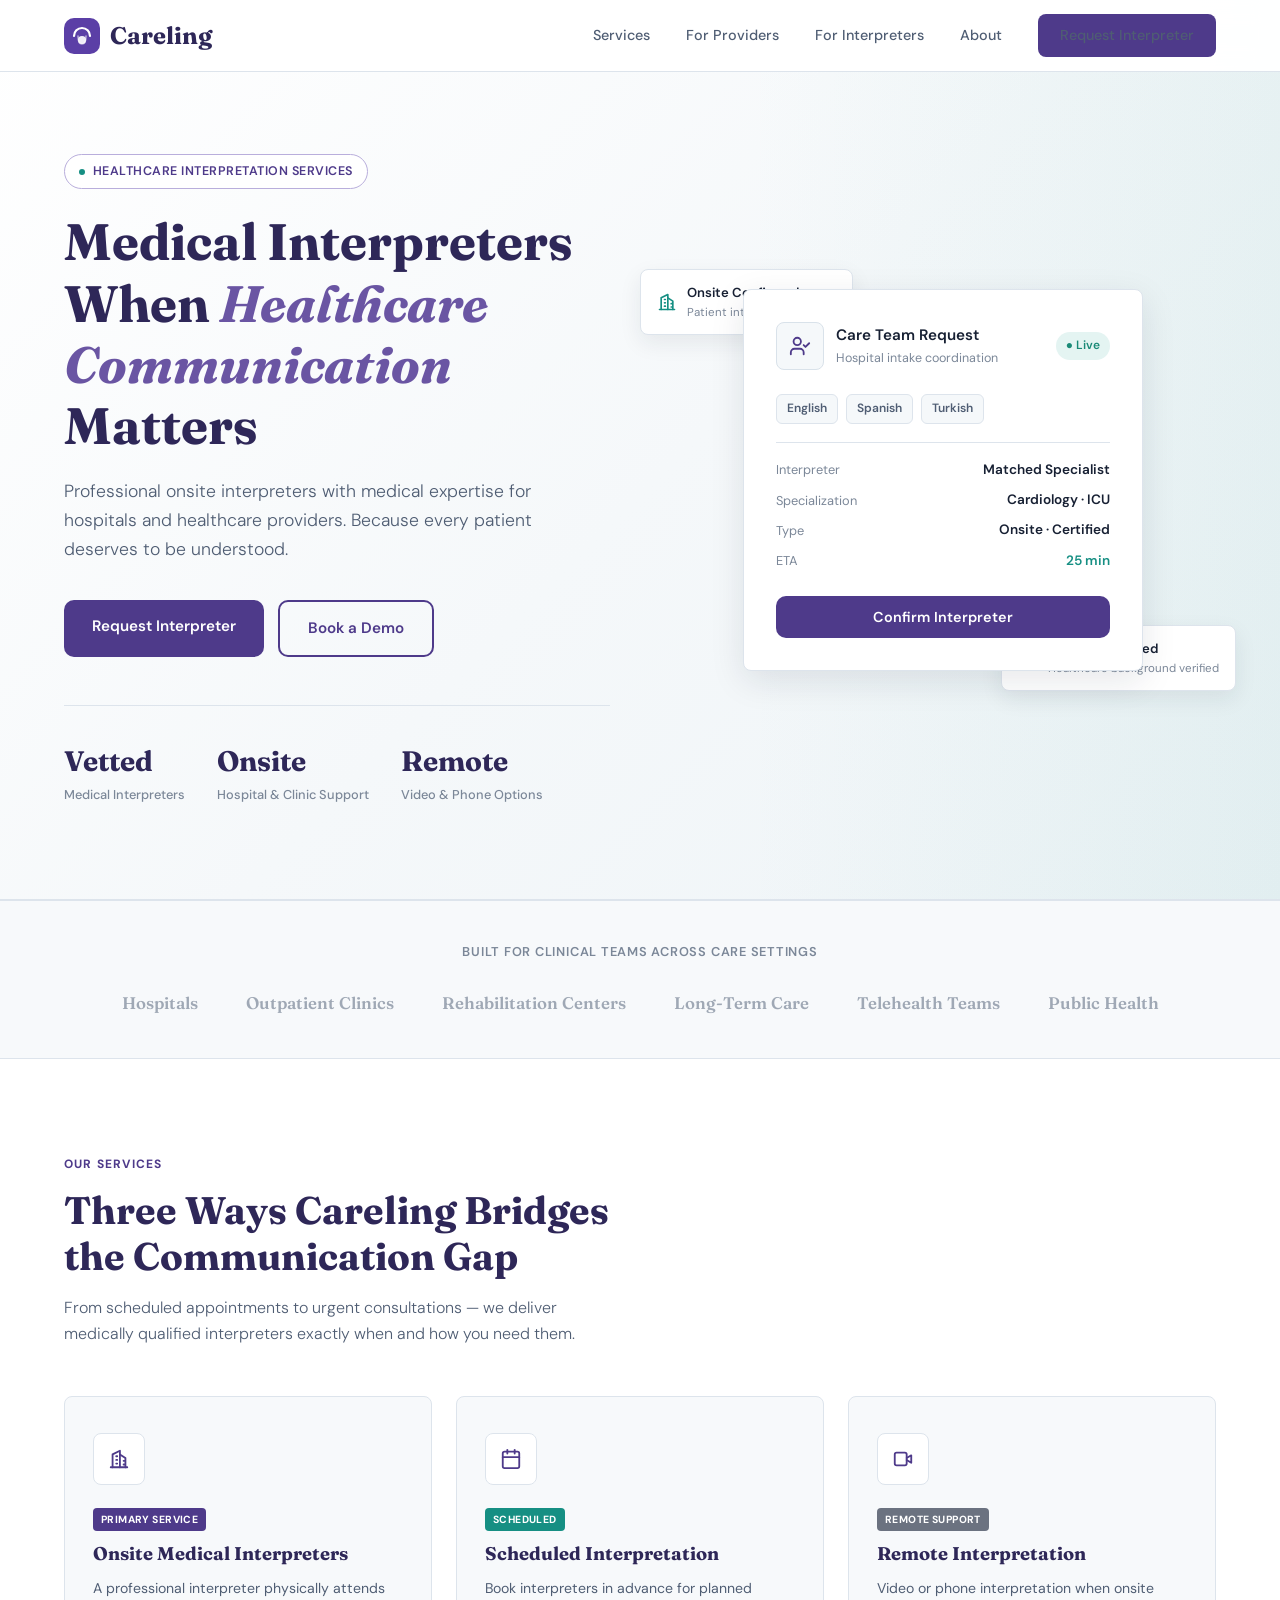
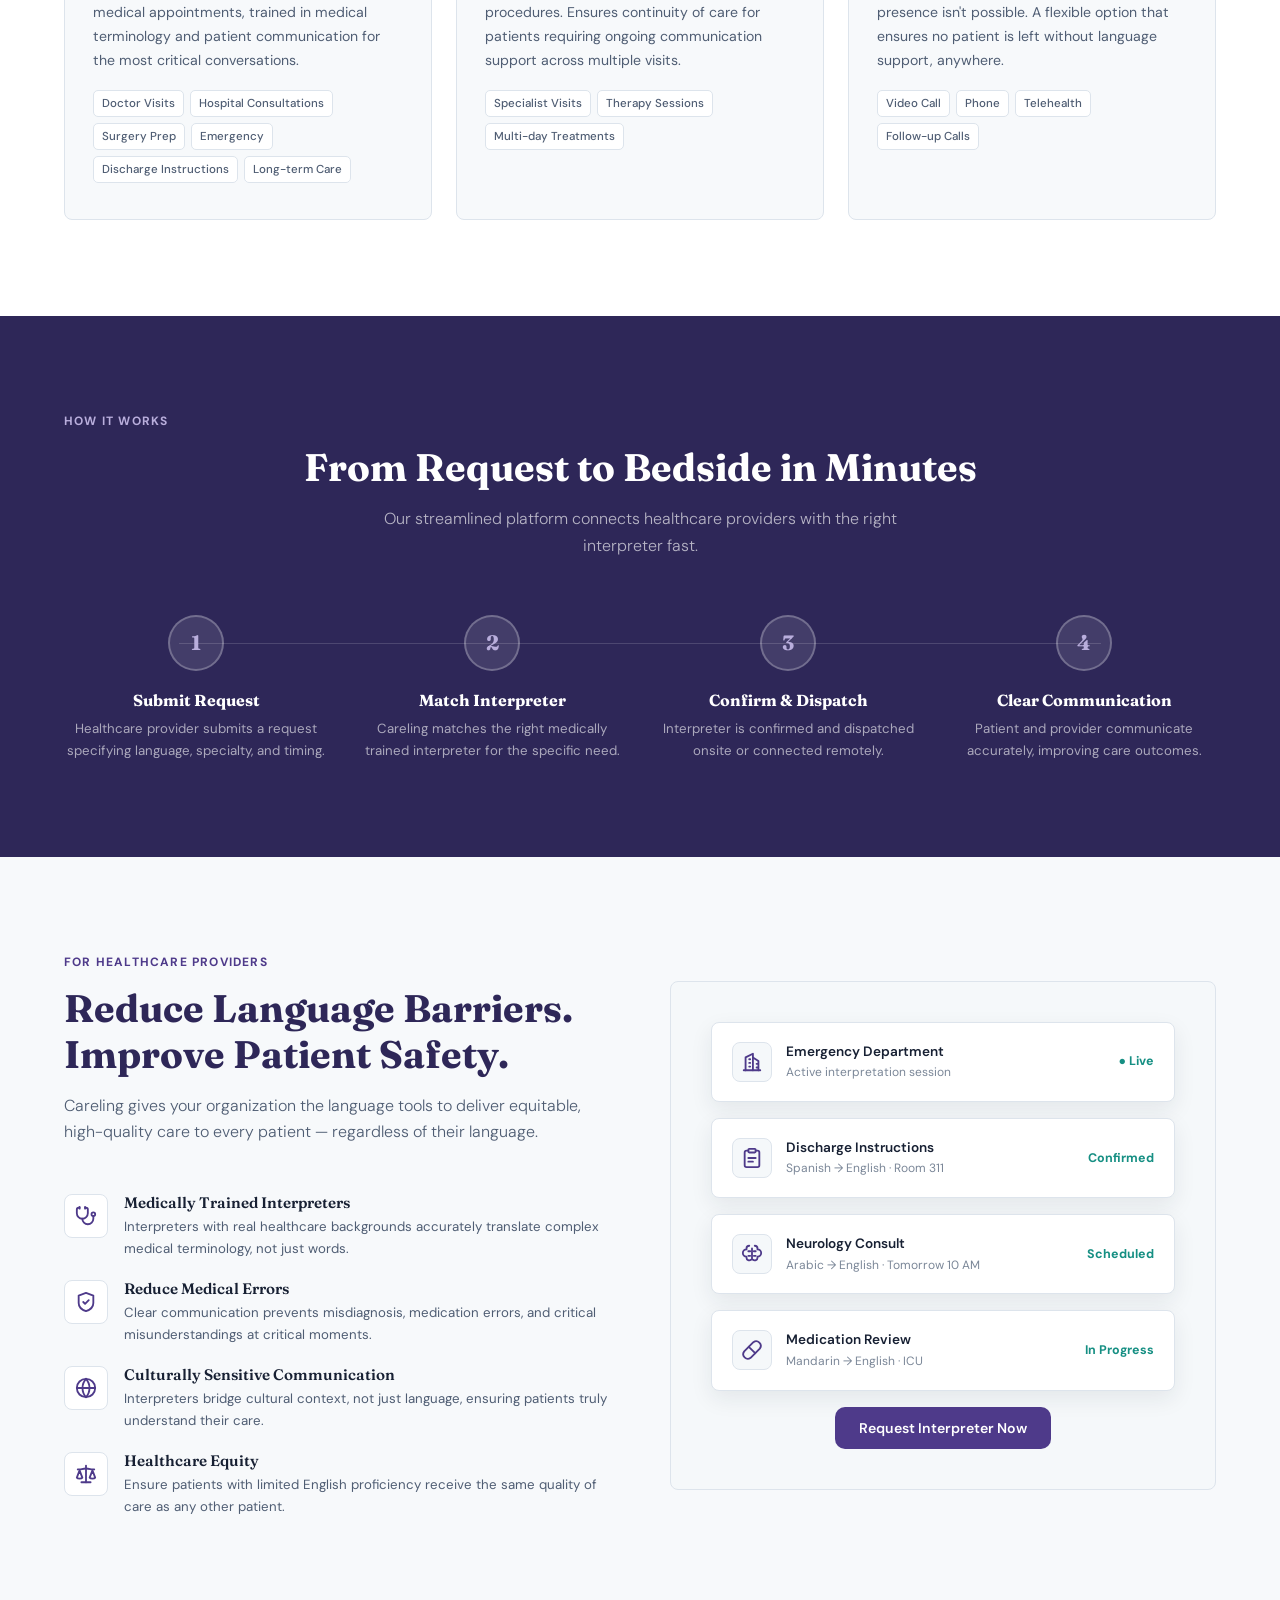
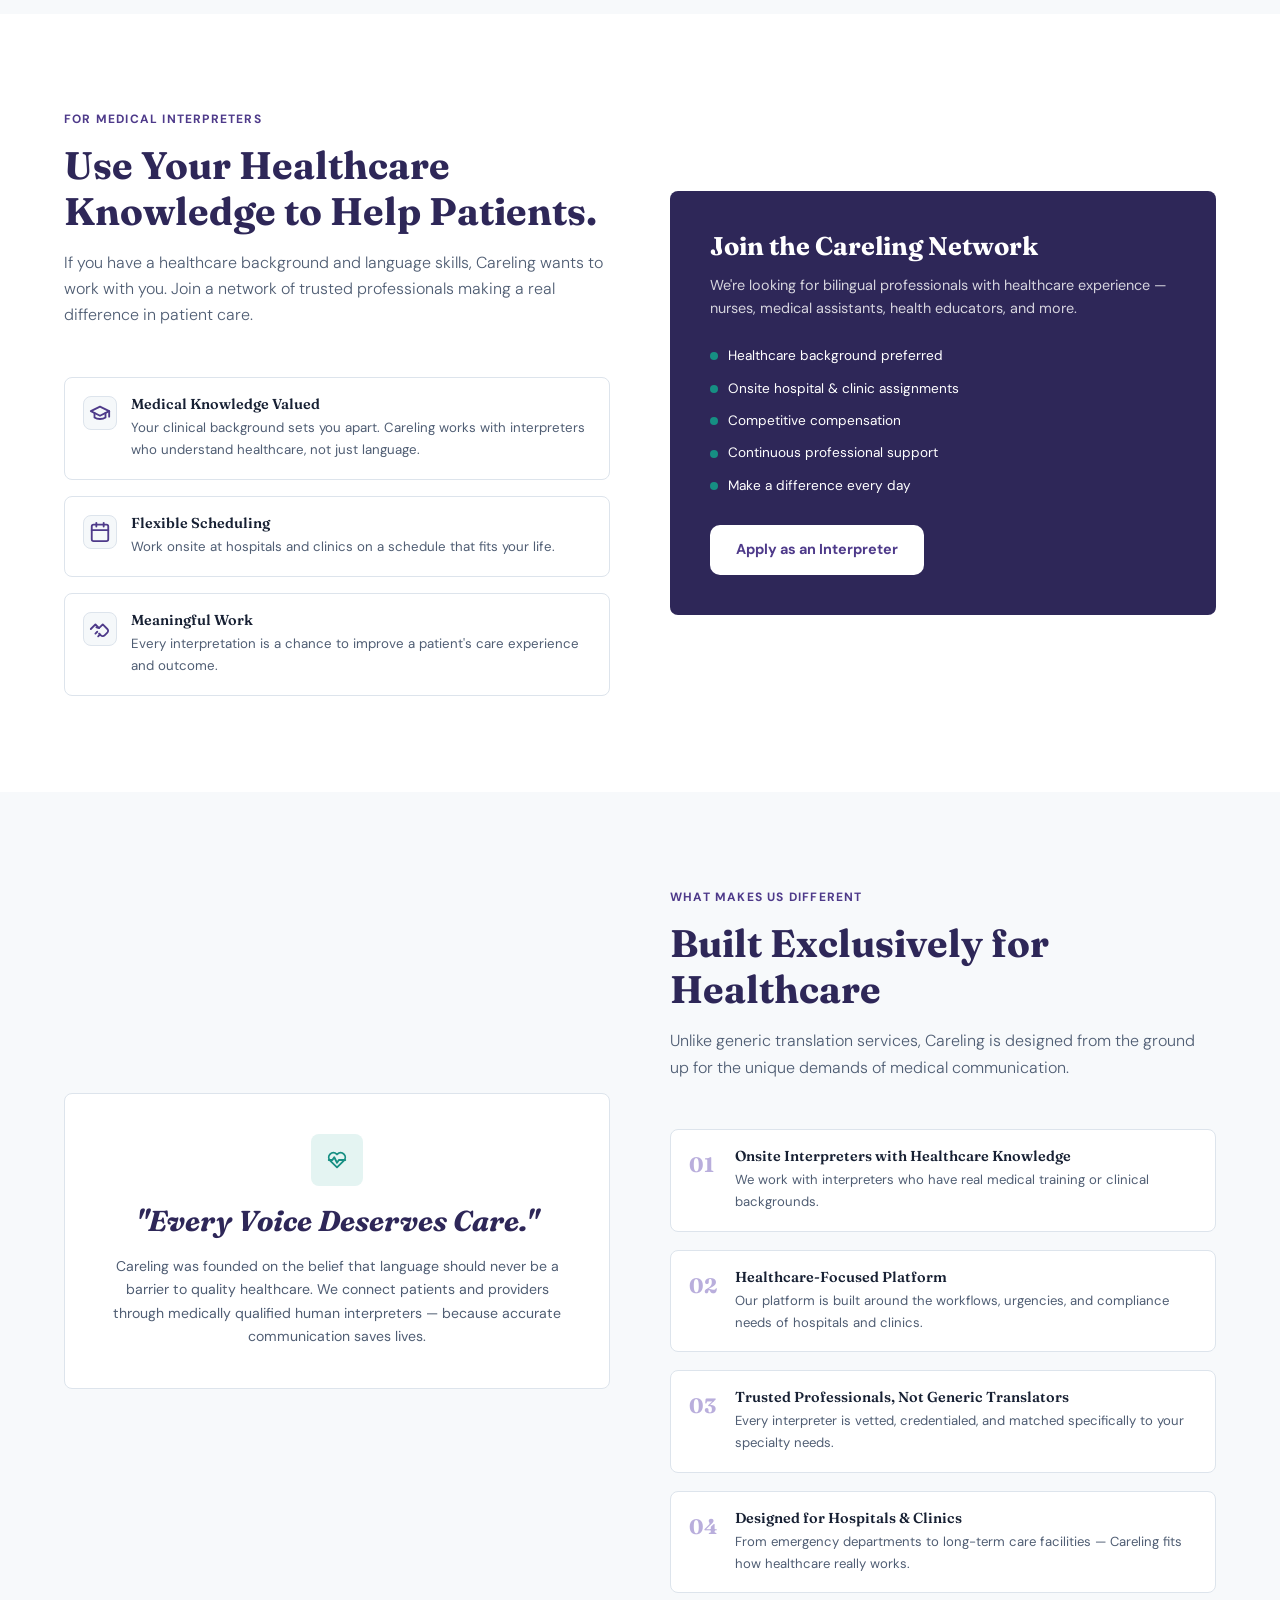
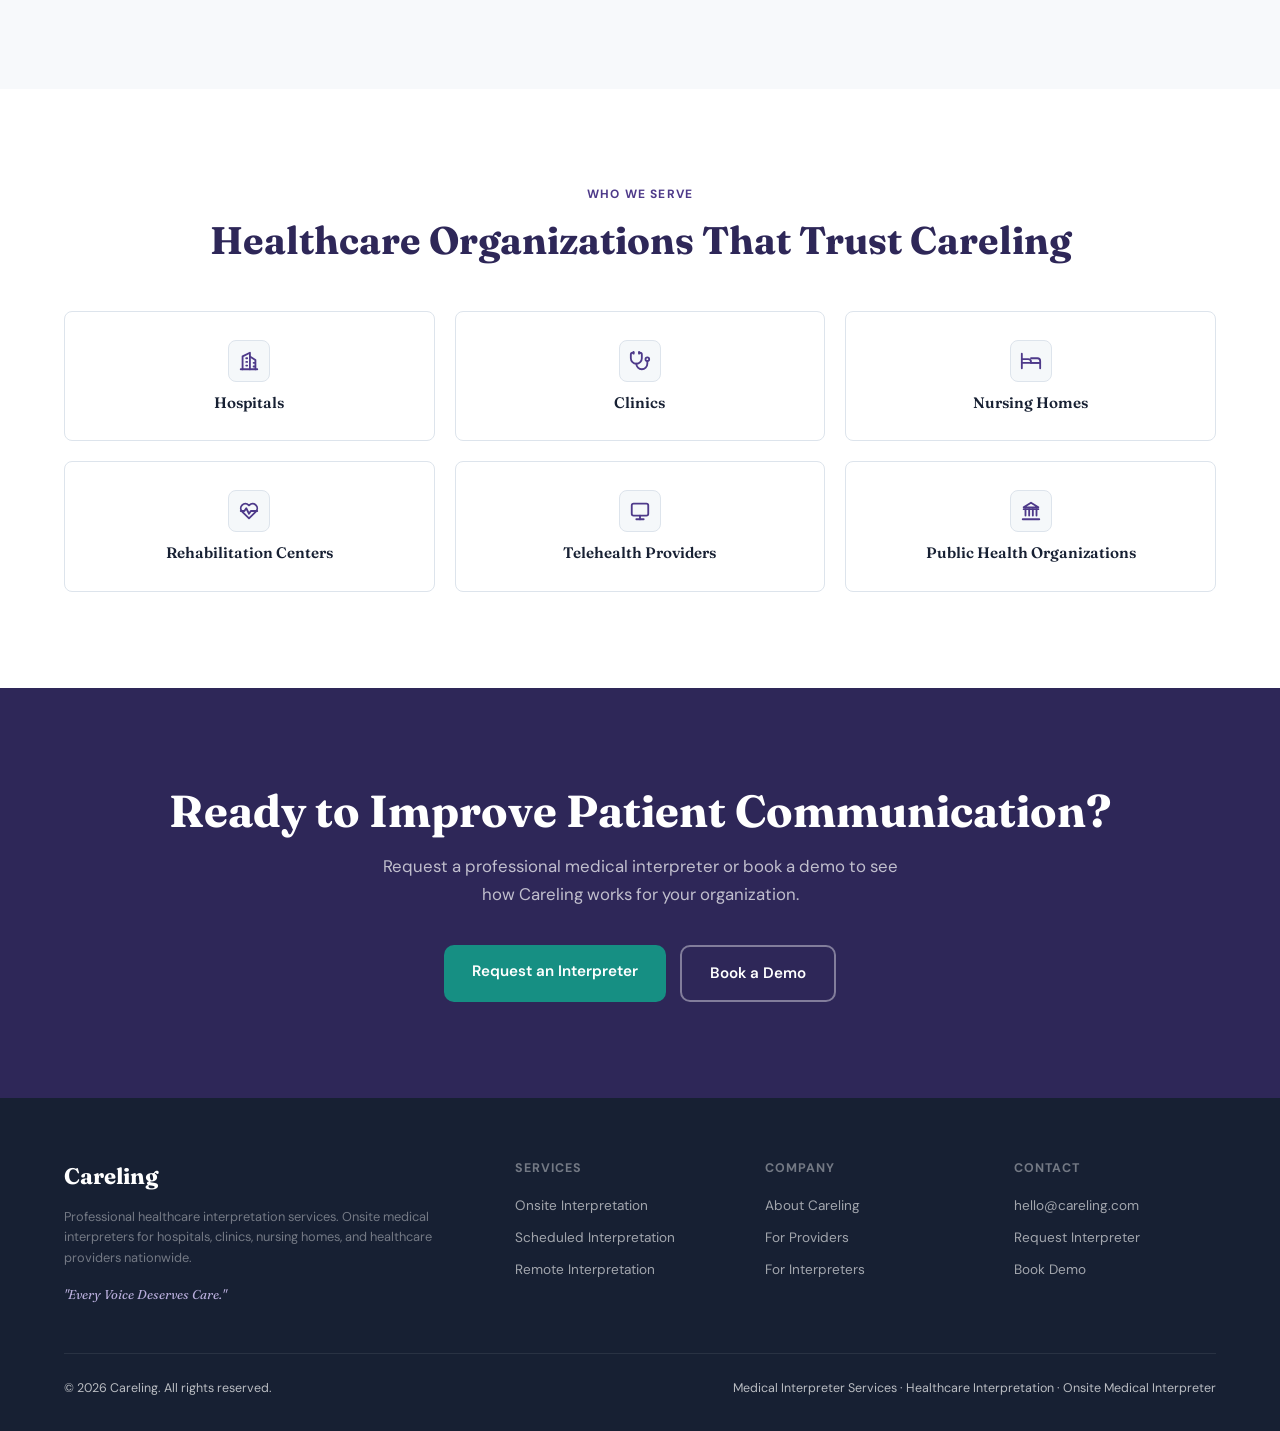
==== commit c82bd271: "style change" ====
--- a/carelingio.html
+++ b/carelingio.html
@@ -10,21 +10,23 @@
 <link href="https://fonts.googleapis.com/css2?family=Fraunces:ital,opsz,wght@0,9..144,300;0,9..144,600;0,9..144,700;1,9..144,400&family=DM+Sans:wght@300;400;500;600&display=swap" rel="stylesheet" />
 <style>
   :root {
-    --purple: #5B3FA6;
-    --purple-dark: #3D2B78;
-    --purple-light: #7B5CC9;
-    --purple-soft: #EDE8FA;
-    --purple-mid: #C4B4F0;
-    --teal: #2BBFA8;
-    --teal-soft: #D9F5F1;
+    --purple: #4E3A8A;
+    --purple-dark: #2E2758;
+    --purple-light: #6A55A3;
+    --purple-soft: #F1EFF8;
+    --purple-mid: #B9AEDC;
+    --teal: #168F83;
+    --teal-soft: #E4F4F2;
+    --clinical: #F5F8FA;
+    --steel: #D9E2EA;
     --white: #FFFFFF;
-    --off-white: #F8F7FC;
-    --text-dark: #1A1228;
-    --text-mid: #4A4260;
-    --text-light: #8B82A8;
-    --border: #E4DFEE;
-    --shadow: 0 4px 32px rgba(91,63,166,0.10);
-    --shadow-card: 0 2px 20px rgba(91,63,166,0.08);
+    --off-white: #F7F9FB;
+    --text-dark: #172033;
+    --text-mid: #4F5D73;
+    --text-light: #7B8798;
+    --border: #DDE4EC;
+    --shadow: 0 10px 34px rgba(23,32,51,0.10);
+    --shadow-card: 0 8px 22px rgba(23,32,51,0.08);
   }
   *, *::before, *::after { box-sizing: border-box; margin: 0; padding: 0; }
   html { scroll-behavior: smooth; }
@@ -72,21 +74,20 @@
     padding: 140px 5% 80px;
     display: grid; grid-template-columns: 1fr 1fr; gap: 60px;
     align-items: center;
-    background: linear-gradient(135deg, #F8F7FC 0%, #EDE8FA 60%, #ddd5f7 100%);
+    background: linear-gradient(135deg, #FFFFFF 0%, #F5F8FA 52%, #EEF4F7 100%);
     position: relative; overflow: hidden;
   }
   .hero::before {
     content: '';
-    position: absolute; top: -100px; right: -100px;
-    width: 600px; height: 600px; border-radius: 50%;
-    background: radial-gradient(circle, rgba(91,63,166,0.12) 0%, transparent 70%);
+    position: absolute; top: 0; right: 0; bottom: 0;
+    width: 42%;
+    background: linear-gradient(90deg, transparent, rgba(22,143,131,0.06));
     pointer-events: none;
   }
   .hero::after {
     content: '';
-    position: absolute; bottom: -80px; left: 10%;
-    width: 400px; height: 400px; border-radius: 50%;
-    background: radial-gradient(circle, rgba(43,191,168,0.10) 0%, transparent 70%);
+    position: absolute; left: 0; right: 0; bottom: 0;
+    height: 1px; background: var(--border);
     pointer-events: none;
   }
   .hero-eyebrow {
@@ -128,14 +129,15 @@
     padding-top: 32px; border-top: 1px solid var(--border);
   }
   .stat-item { display: flex; flex-direction: column; }
-  .stat-num { font-family: 'Fraunces', serif; font-size: 2rem; font-weight: 700; color: var(--purple-dark); }
+  .stat-num { font-family: 'Fraunces', serif; font-size: clamp(1.35rem, 2.2vw, 1.9rem); font-weight: 700; color: var(--purple-dark); }
   .stat-label { font-size: 0.8rem; color: var(--text-light); font-weight: 500; }
 
   /* HERO VISUAL */
   .hero-visual { position: relative; display: flex; justify-content: center; align-items: center; }
   .hero-card-main {
     background: var(--white);
-    border-radius: 20px; padding: 32px;
+    border: 1px solid var(--border);
+    border-radius: 8px; padding: 32px;
     box-shadow: var(--shadow);
     width: 100%; max-width: 400px;
     position: relative; z-index: 2;
@@ -144,11 +146,13 @@
     display: flex; align-items: center; gap: 12px; margin-bottom: 24px;
   }
   .card-avatar {
-    width: 48px; height: 48px; border-radius: 50%;
-    background: linear-gradient(135deg, var(--purple), var(--purple-light));
+    width: 48px; height: 48px; border-radius: 8px;
+    background: var(--clinical);
+    border: 1px solid var(--steel);
     display: flex; align-items: center; justify-content: center;
-    color: white; font-size: 1.3rem;
-  }
+    color: var(--purple); font-size: 1.3rem;
+  }
+  .card-avatar svg, .service-icon svg, .benefit-icon svg, .mini-icon svg, .customer-icon svg, .mission-icon svg, .diff-icon svg { width: 22px; height: 22px; stroke: currentColor; fill: none; stroke-width: 2; stroke-linecap: round; stroke-linejoin: round; }
   .card-name { font-weight: 600; font-size: 0.95rem; color: var(--text-dark); }
   .card-role { font-size: 0.78rem; color: var(--text-light); }
   .card-badge {
@@ -160,7 +164,8 @@
     display: flex; gap: 8px; flex-wrap: wrap; margin-bottom: 18px;
   }
   .lang-tag {
-    background: var(--purple-soft); color: var(--purple);
+    background: var(--clinical); color: var(--text-mid);
+    border: 1px solid var(--border);
     font-size: 0.75rem; font-weight: 600; padding: 4px 10px;
     border-radius: 6px;
   }
@@ -176,13 +181,15 @@
   }
   .floating-chip {
     position: absolute; background: var(--white);
-    border-radius: 12px; padding: 12px 16px;
+    border: 1px solid var(--border);
+    border-radius: 8px; padding: 12px 16px;
     box-shadow: var(--shadow-card);
     display: flex; align-items: center; gap: 10px;
     font-size: 0.82rem; font-weight: 600; color: var(--text-dark);
     animation: float 3s ease-in-out infinite;
   }
-  .chip-icon { font-size: 1.2rem; }
+  .chip-icon { color: var(--teal); display: flex; }
+  .chip-icon svg { width: 20px; height: 20px; stroke: currentColor; fill: none; stroke-width: 2; stroke-linecap: round; stroke-linejoin: round; }
   .chip-sub { font-size: 0.72rem; color: var(--text-light); font-weight: 400; }
   .chip-1 { top: -20px; left: -30px; animation-delay: 0s; }
   .chip-2 { bottom: -20px; right: -20px; animation-delay: 1.5s; }
@@ -214,7 +221,7 @@
   .services-grid { display: grid; grid-template-columns: repeat(3, 1fr); gap: 24px; }
   .service-card {
     background: var(--off-white); border: 1px solid var(--border);
-    border-radius: 18px; padding: 36px 28px; transition: box-shadow .25s, transform .25s;
+    border-radius: 8px; padding: 36px 28px; transition: box-shadow .25s, transform .25s;
     position: relative; overflow: hidden;
   }
   .service-card:hover { box-shadow: var(--shadow); transform: translateY(-4px); }
@@ -225,8 +232,10 @@
   }
   .service-card:hover::before { opacity: 1; }
   .service-icon {
-    width: 52px; height: 52px; border-radius: 14px;
-    background: linear-gradient(135deg, var(--purple-soft), #ddd5f7);
+    width: 52px; height: 52px; border-radius: 8px;
+    background: var(--white);
+    border: 1px solid var(--border);
+    color: var(--purple);
     display: flex; align-items: center; justify-content: center;
     font-size: 1.4rem; margin-bottom: 20px;
   }
@@ -272,26 +281,30 @@
   .benefits-list { list-style: none; display: flex; flex-direction: column; gap: 20px; }
   .benefit-item { display: flex; gap: 16px; align-items: flex-start; }
   .benefit-icon {
-    width: 44px; height: 44px; min-width: 44px; border-radius: 12px;
-    background: linear-gradient(135deg, var(--purple), var(--purple-light));
+    width: 44px; height: 44px; min-width: 44px; border-radius: 8px;
+    background: var(--white);
+    border: 1px solid var(--border);
     display: flex; align-items: center; justify-content: center;
-    font-size: 1.1rem; color: white;
+    font-size: 1.1rem; color: var(--purple);
   }
   .benefit-text h4 { font-size: 0.95rem; font-weight: 600; color: var(--text-dark); margin-bottom: 4px; }
   .benefit-text p { font-size: 0.83rem; color: var(--text-mid); }
   .providers-img {
-    background: linear-gradient(135deg, var(--purple-soft), #ddd5f7);
-    border-radius: 20px; padding: 40px; display: flex; flex-direction: column; gap: 16px;
+    background: var(--clinical);
+    border: 1px solid var(--border);
+    border-radius: 8px; padding: 40px; display: flex; flex-direction: column; gap: 16px;
   }
   .mini-card {
-    background: var(--white); border-radius: 14px; padding: 18px 20px;
+    background: var(--white); border-radius: 8px; padding: 18px 20px;
+    border: 1px solid var(--border);
     display: flex; align-items: center; gap: 14px;
     box-shadow: var(--shadow-card);
   }
   .mini-icon {
-    width: 40px; height: 40px; border-radius: 10px;
-    background: var(--purple-soft); display: flex;
+    width: 40px; height: 40px; border-radius: 8px;
+    background: var(--clinical); border: 1px solid var(--border); display: flex;
     align-items: center; justify-content: center; font-size: 1.1rem; min-width: 40px;
+    color: var(--purple);
   }
   .mini-title { font-size: 0.85rem; font-weight: 600; color: var(--text-dark); }
   .mini-sub { font-size: 0.75rem; color: var(--text-light); }
@@ -301,8 +314,8 @@
   .interpreters-section { background: var(--white); }
   .interp-grid { display: grid; grid-template-columns: 1fr 1fr; gap: 60px; align-items: center; }
   .interp-cta {
-    background: linear-gradient(135deg, var(--purple-dark), var(--purple));
-    border-radius: 20px; padding: 40px; color: #fff;
+    background: var(--purple-dark);
+    border-radius: 8px; padding: 40px; color: #fff;
   }
   .interp-cta h3 { font-size: 1.6rem; margin-bottom: 12px; }
   .interp-cta p { font-size: 0.9rem; opacity: .8; margin-bottom: 24px; }
@@ -320,10 +333,11 @@
   .about-section { background: var(--off-white); }
   .about-grid { display: grid; grid-template-columns: 1fr 1fr; gap: 60px; align-items: center; }
   .mission-box {
-    background: linear-gradient(135deg, var(--purple-soft), #ede0ff);
-    border-radius: 20px; padding: 40px; text-align: center;
-  }
-  .mission-icon { font-size: 2.5rem; margin-bottom: 16px; }
+    background: var(--white);
+    border: 1px solid var(--border);
+    border-radius: 8px; padding: 40px; text-align: center;
+  }
+  .mission-icon { width: 52px; height: 52px; margin: 0 auto 16px; border-radius: 8px; background: var(--teal-soft); color: var(--teal); display:flex; align-items:center; justify-content:center; }
   .mission-quote {
     font-family: 'Fraunces', serif; font-size: 1.8rem; font-weight: 700;
     color: var(--purple-dark); font-style: italic; margin-bottom: 16px;
@@ -333,8 +347,13 @@
   .diff-list { display: flex; flex-direction: column; gap: 18px; }
   .diff-item {
     display: flex; gap: 14px; align-items: flex-start;
-    padding: 18px; background: var(--white); border-radius: 14px;
+    padding: 18px; background: var(--white); border-radius: 8px;
     border: 1px solid var(--border);
+  }
+  .diff-icon {
+    width: 34px; height: 34px; min-width: 34px; border-radius: 8px;
+    background: var(--clinical); border: 1px solid var(--border);
+    color: var(--purple); display: flex; align-items: center; justify-content: center;
   }
   .diff-num {
     font-family: 'Fraunces', serif; font-size: 1.3rem; font-weight: 700;
@@ -347,22 +366,22 @@
   .customers-section { background: var(--white); }
   .customers-grid { display: grid; grid-template-columns: repeat(3, 1fr); gap: 20px; }
   .customer-card {
-    border: 1px solid var(--border); border-radius: 14px; padding: 28px 24px;
+    border: 1px solid var(--border); border-radius: 8px; padding: 28px 24px;
     text-align: center; transition: all .2s;
   }
   .customer-card:hover { border-color: var(--purple-mid); background: var(--purple-soft); }
-  .customer-icon { font-size: 1.8rem; margin-bottom: 12px; }
+  .customer-icon { width: 42px; height: 42px; border-radius: 8px; margin: 0 auto 12px; color: var(--purple); background: var(--clinical); border: 1px solid var(--border); display:flex; align-items:center; justify-content:center; }
   .customer-card h4 { font-size: 0.95rem; font-weight: 600; color: var(--text-dark); }
 
   /* CTA BANNER */
   .cta-section {
-    background: linear-gradient(135deg, var(--purple-dark) 0%, #2d1b69 100%);
+    background: var(--purple-dark);
     padding: 96px 5%; text-align: center; position: relative; overflow: hidden;
   }
   .cta-section::before {
     content: ''; position: absolute; top: -100px; right: -100px;
     width: 500px; height: 500px; border-radius: 50%;
-    background: radial-gradient(circle, rgba(43,191,168,0.15) 0%, transparent 70%);
+    background: transparent;
     pointer-events: none;
   }
   .cta-section h2 { font-size: clamp(2rem, 3.5vw, 3rem); color: #fff; margin-bottom: 16px; }
@@ -418,6 +437,26 @@
 </style>
 </head>
 <body>
+<svg width="0" height="0" style="position:absolute" aria-hidden="true" focusable="false">
+  <symbol id="icon-user-check" viewBox="0 0 24 24"><path d="M16 21v-2a4 4 0 0 0-4-4H6a4 4 0 0 0-4 4v2"/><circle cx="9" cy="7" r="4"/><path d="m16 11 2 2 4-4"/></symbol>
+  <symbol id="icon-building" viewBox="0 0 24 24"><path d="M3 21h18"/><path d="M5 21V7l8-4v18"/><path d="M19 21V11l-6-4"/><path d="M9 9h1"/><path d="M9 13h1"/><path d="M9 17h1"/><path d="M17 14h1"/><path d="M17 18h1"/></symbol>
+  <symbol id="icon-check" viewBox="0 0 24 24"><path d="M20 6 9 17l-5-5"/></symbol>
+  <symbol id="icon-calendar" viewBox="0 0 24 24"><rect x="3" y="4" width="18" height="18" rx="2"/><path d="M16 2v4"/><path d="M8 2v4"/><path d="M3 10h18"/></symbol>
+  <symbol id="icon-video" viewBox="0 0 24 24"><path d="m16 13 5 3V8l-5 3"/><rect x="3" y="5" width="13" height="14" rx="2"/></symbol>
+  <symbol id="icon-stethoscope" viewBox="0 0 24 24"><path d="M11 2v2"/><path d="M5 2v2"/><path d="M5 3H4a2 2 0 0 0-2 2v4a6 6 0 0 0 12 0V5a2 2 0 0 0-2-2h-1"/><path d="M8 15a6 6 0 0 0 12 0v-3"/><circle cx="20" cy="10" r="2"/></symbol>
+  <symbol id="icon-shield" viewBox="0 0 24 24"><path d="M20 13c0 5-3.5 7.5-8 9-4.5-1.5-8-4-8-9V5l8-3 8 3z"/><path d="m9 12 2 2 4-4"/></symbol>
+  <symbol id="icon-globe" viewBox="0 0 24 24"><circle cx="12" cy="12" r="10"/><path d="M2 12h20"/><path d="M12 2a15 15 0 0 1 0 20"/><path d="M12 2a15 15 0 0 0 0 20"/></symbol>
+  <symbol id="icon-scale" viewBox="0 0 24 24"><path d="m16 16 3-8 3 8c-.9 1.3-5.1 1.3-6 0"/><path d="m2 16 3-8 3 8c-.9 1.3-5.1 1.3-6 0"/><path d="M7 21h10"/><path d="M12 3v18"/><path d="M3 7h2c2 0 3.5-1 7-1s5 1 7 1h2"/></symbol>
+  <symbol id="icon-clipboard" viewBox="0 0 24 24"><rect x="8" y="2" width="8" height="4" rx="1"/><path d="M16 4h2a2 2 0 0 1 2 2v14a2 2 0 0 1-2 2H6a2 2 0 0 1-2-2V6a2 2 0 0 1 2-2h2"/><path d="M8 12h8"/><path d="M8 16h5"/></symbol>
+  <symbol id="icon-brain" viewBox="0 0 24 24"><path d="M9 3a3 3 0 0 0-3 3v1a4 4 0 0 0 0 8v1a3 3 0 0 0 5 2.2"/><path d="M15 3a3 3 0 0 1 3 3v1a4 4 0 0 1 0 8v1a3 3 0 0 1-5 2.2"/><path d="M12 6v12"/><path d="M8 9h2"/><path d="M14 9h2"/><path d="M8 14h2"/><path d="M14 14h2"/></symbol>
+  <symbol id="icon-pill" viewBox="0 0 24 24"><path d="m10.5 20.5 10-10a5 5 0 0 0-7-7l-10 10a5 5 0 0 0 7 7Z"/><path d="m8.5 8.5 7 7"/></symbol>
+  <symbol id="icon-heart-pulse" viewBox="0 0 24 24"><path d="M19.5 12.6 12 20l-7.5-7.4a5 5 0 0 1 7.1-7.1l.4.4.4-.4a5 5 0 0 1 7.1 7.1Z"/><path d="M3 12h4l2-3 3 6 2-3h7"/></symbol>
+  <symbol id="icon-graduation" viewBox="0 0 24 24"><path d="M22 10 12 5 2 10l10 5 10-5Z"/><path d="M6 12v5c3 2 9 2 12 0v-5"/><path d="M22 10v6"/></symbol>
+  <symbol id="icon-handshake" viewBox="0 0 24 24"><path d="m11 17 2 2a2.8 2.8 0 0 0 4 0l3-3a2.8 2.8 0 0 0 0-4l-5-5-3 3a2.8 2.8 0 0 1-4 0"/><path d="m2 12 5-5 4 4"/><path d="m7 17 2-2"/><path d="m10 20 2-2"/></symbol>
+  <symbol id="icon-bed" viewBox="0 0 24 24"><path d="M2 4v16"/><path d="M2 14h20v6"/><path d="M2 10h7a3 3 0 0 1 3 3v1"/><path d="M12 14h10v-2a3 3 0 0 0-3-3h-7"/></symbol>
+  <symbol id="icon-monitor" viewBox="0 0 24 24"><rect x="3" y="4" width="18" height="13" rx="2"/><path d="M8 21h8"/><path d="M12 17v4"/></symbol>
+  <symbol id="icon-landmark" viewBox="0 0 24 24"><path d="M3 21h18"/><path d="M4 10h16"/><path d="M6 10v7"/><path d="M10 10v7"/><path d="M14 10v7"/><path d="M18 10v7"/><path d="M12 3 4 8h16z"/></symbol>
+</svg>
 
 <!-- NAV -->
 <nav>
@@ -451,38 +490,38 @@
     </div>
     <div class="hero-stats">
       <div class="stat-item">
-        <span class="stat-num">500+</span>
+        <span class="stat-num">Vetted</span>
         <span class="stat-label">Medical Interpreters</span>
       </div>
       <div class="stat-item">
-        <span class="stat-num">50+</span>
-        <span class="stat-label">Languages Covered</span>
+        <span class="stat-num">Onsite</span>
+        <span class="stat-label">Hospital & Clinic Support</span>
       </div>
       <div class="stat-item">
-        <span class="stat-num">24/7</span>
-        <span class="stat-label">Availability</span>
+        <span class="stat-num">Remote</span>
+        <span class="stat-label">Video & Phone Options</span>
       </div>
     </div>
   </div>
   <div class="hero-visual">
     <div class="hero-card-main">
       <div class="card-header-row">
-        <div class="card-avatar">👩‍⚕️</div>
+        <div class="card-avatar"><svg><use href="#icon-user-check"/></svg></div>
         <div>
-          <div class="card-name">Dr. Emily Torres</div>
-          <div class="card-role">Memorial General Hospital</div>
+          <div class="card-name">Care Team Request</div>
+          <div class="card-role">Hospital intake coordination</div>
         </div>
         <div class="card-badge">● Live</div>
       </div>
       <div class="card-langs">
-        <span class="lang-tag">🇺🇸 English</span>
-        <span class="lang-tag">🇪🇸 Spanish</span>
-        <span class="lang-tag">🇹🇷 Turkish</span>
+        <span class="lang-tag">English</span>
+        <span class="lang-tag">Spanish</span>
+        <span class="lang-tag">Turkish</span>
       </div>
       <div class="card-divider"></div>
       <div class="card-detail-row">
         <span class="card-detail-label">Interpreter</span>
-        <span class="card-detail-val">Maria Gonzalez</span>
+        <span class="card-detail-val">Matched Specialist</span>
       </div>
       <div class="card-detail-row">
         <span class="card-detail-label">Specialization</span>
@@ -499,14 +538,14 @@
       <button class="card-action-btn">Confirm Interpreter</button>
     </div>
     <div class="floating-chip chip-1">
-      <span class="chip-icon">🏥</span>
+      <span class="chip-icon"><svg><use href="#icon-building"/></svg></span>
       <div>
         <div>Onsite Confirmed</div>
         <div class="chip-sub">Patient intake — Room 204</div>
       </div>
     </div>
     <div class="floating-chip chip-2">
-      <span class="chip-icon">✅</span>
+      <span class="chip-icon"><svg><use href="#icon-check"/></svg></span>
       <div>
         <div>Medically Trained</div>
         <div class="chip-sub">Healthcare background verified</div>
@@ -517,14 +556,14 @@
 
 <!-- LOGOS -->
 <div class="logos-section">
-  <div class="logos-label">Trusted by leading healthcare organizations</div>
+  <div class="logos-label">Built for clinical teams across care settings</div>
   <div class="logos-row">
-    <span class="logo-item">Memorial Health</span>
-    <span class="logo-item">Unity Clinics</span>
-    <span class="logo-item">Brightside Hospital</span>
-    <span class="logo-item">CareFirst Rehab</span>
-    <span class="logo-item">Horizon Telehealth</span>
-    <span class="logo-item">City Public Health</span>
+    <span class="logo-item">Hospitals</span>
+    <span class="logo-item">Outpatient Clinics</span>
+    <span class="logo-item">Rehabilitation Centers</span>
+    <span class="logo-item">Long-Term Care</span>
+    <span class="logo-item">Telehealth Teams</span>
+    <span class="logo-item">Public Health</span>
   </div>
 </div>
 
@@ -535,7 +574,7 @@
   <p class="section-sub">From scheduled appointments to urgent consultations — we deliver medically qualified interpreters exactly when and how you need them.</p>
   <div class="services-grid">
     <div class="service-card">
-      <div class="service-icon">🏥</div>
+      <div class="service-icon"><svg><use href="#icon-building"/></svg></div>
       <span class="service-badge">Primary Service</span>
       <h3>Onsite Medical Interpreters</h3>
       <p>A professional interpreter physically attends medical appointments, trained in medical terminology and patient communication for the most critical conversations.</p>
@@ -549,7 +588,7 @@
       </div>
     </div>
     <div class="service-card">
-      <div class="service-icon">📅</div>
+      <div class="service-icon"><svg><use href="#icon-calendar"/></svg></div>
       <span class="service-badge" style="background: var(--teal);">Scheduled</span>
       <h3>Scheduled Interpretation</h3>
       <p>Book interpreters in advance for planned procedures. Ensures continuity of care for patients requiring ongoing communication support across multiple visits.</p>
@@ -560,7 +599,7 @@
       </div>
     </div>
     <div class="service-card">
-      <div class="service-icon">💻</div>
+      <div class="service-icon"><svg><use href="#icon-video"/></svg></div>
       <span class="service-badge" style="background: #6B7280;">Remote Support</span>
       <h3>Remote Interpretation</h3>
       <p>Video or phone interpretation when onsite presence isn't possible. A flexible option that ensures no patient is left without language support, anywhere.</p>
@@ -612,28 +651,28 @@
       <p class="section-sub">Careling gives your organization the language tools to deliver equitable, high-quality care to every patient — regardless of their language.</p>
       <ul class="benefits-list">
         <li class="benefit-item">
-          <div class="benefit-icon">🩺</div>
+          <div class="benefit-icon"><svg><use href="#icon-stethoscope"/></svg></div>
           <div class="benefit-text">
             <h4>Medically Trained Interpreters</h4>
             <p>Interpreters with real healthcare backgrounds accurately translate complex medical terminology, not just words.</p>
           </div>
         </li>
         <li class="benefit-item">
-          <div class="benefit-icon">🛡️</div>
+          <div class="benefit-icon"><svg><use href="#icon-shield"/></svg></div>
           <div class="benefit-text">
             <h4>Reduce Medical Errors</h4>
             <p>Clear communication prevents misdiagnosis, medication errors, and critical misunderstandings at critical moments.</p>
           </div>
         </li>
         <li class="benefit-item">
-          <div class="benefit-icon">🌐</div>
+          <div class="benefit-icon"><svg><use href="#icon-globe"/></svg></div>
           <div class="benefit-text">
             <h4>Culturally Sensitive Communication</h4>
             <p>Interpreters bridge cultural context, not just language, ensuring patients truly understand their care.</p>
           </div>
         </li>
         <li class="benefit-item">
-          <div class="benefit-icon">⚖️</div>
+          <div class="benefit-icon"><svg><use href="#icon-scale"/></svg></div>
           <div class="benefit-text">
             <h4>Healthcare Equity</h4>
             <p>Ensure patients with limited English proficiency receive the same quality of care as any other patient.</p>
@@ -643,15 +682,15 @@
     </div>
     <div class="providers-img">
       <div class="mini-card">
-        <div class="mini-icon">🏥</div>
+        <div class="mini-icon"><svg><use href="#icon-building"/></svg></div>
         <div>
-          <div class="mini-title">St. Luke's Hospital</div>
+          <div class="mini-title">Emergency Department</div>
           <div class="mini-sub">Active interpretation session</div>
         </div>
         <div class="mini-right">● Live</div>
       </div>
       <div class="mini-card">
-        <div class="mini-icon">📋</div>
+        <div class="mini-icon"><svg><use href="#icon-clipboard"/></svg></div>
         <div>
           <div class="mini-title">Discharge Instructions</div>
           <div class="mini-sub">Spanish → English · Room 311</div>
@@ -659,7 +698,7 @@
         <div class="mini-right">Confirmed</div>
       </div>
       <div class="mini-card">
-        <div class="mini-icon">🧠</div>
+        <div class="mini-icon"><svg><use href="#icon-brain"/></svg></div>
         <div>
           <div class="mini-title">Neurology Consult</div>
           <div class="mini-sub">Arabic → English · Tomorrow 10 AM</div>
@@ -667,7 +706,7 @@
         <div class="mini-right">Scheduled</div>
       </div>
       <div class="mini-card">
-        <div class="mini-icon">💊</div>
+        <div class="mini-icon"><svg><use href="#icon-pill"/></svg></div>
         <div>
           <div class="mini-title">Medication Review</div>
           <div class="mini-sub">Mandarin → English · ICU</div>
@@ -675,7 +714,7 @@
         <div class="mini-right">In Progress</div>
       </div>
       <div style="text-align:center; padding: 8px 0;">
-        <a href="#contact" class="btn-primary" style="font-size: 0.88rem; padding: 12px 24px;">Request Interpreter Now →</a>
+        <a href="#contact" class="btn-primary" style="font-size: 0.88rem; padding: 12px 24px;">Request Interpreter Now</a>
       </div>
     </div>
   </div>
@@ -690,21 +729,21 @@
       <p class="section-sub">If you have a healthcare background and language skills, Careling wants to work with you. Join a network of trusted professionals making a real difference in patient care.</p>
       <div style="display:flex; flex-direction:column; gap:16px;">
         <div class="diff-item">
-          <span style="font-size:1.2rem;">🎓</span>
+          <span class="diff-icon"><svg><use href="#icon-graduation"/></svg></span>
           <div>
             <h4>Medical Knowledge Valued</h4>
             <p style="font-size:0.83rem; color:var(--text-mid);">Your clinical background sets you apart. Careling works with interpreters who understand healthcare, not just language.</p>
           </div>
         </div>
         <div class="diff-item">
-          <span style="font-size:1.2rem;">📅</span>
+          <span class="diff-icon"><svg><use href="#icon-calendar"/></svg></span>
           <div>
             <h4>Flexible Scheduling</h4>
             <p style="font-size:0.83rem; color:var(--text-mid);">Work onsite at hospitals and clinics on a schedule that fits your life.</p>
           </div>
         </div>
         <div class="diff-item">
-          <span style="font-size:1.2rem;">🤝</span>
+          <span class="diff-icon"><svg><use href="#icon-handshake"/></svg></span>
           <div>
             <h4>Meaningful Work</h4>
             <p style="font-size:0.83rem; color:var(--text-mid);">Every interpretation is a chance to improve a patient's care experience and outcome.</p>
@@ -722,7 +761,7 @@
         <div class="perk"><div class="perk-dot"></div>Continuous professional support</div>
         <div class="perk"><div class="perk-dot"></div>Make a difference every day</div>
       </div>
-      <a href="#contact" class="btn-white">Apply as an Interpreter →</a>
+      <a href="#contact" class="btn-white">Apply as an Interpreter</a>
     </div>
   </div>
 </section>
@@ -731,7 +770,7 @@
 <section class="about-section fade-up" id="about">
   <div class="about-grid">
     <div class="mission-box">
-      <div class="mission-icon">💙</div>
+      <div class="mission-icon"><svg><use href="#icon-heart-pulse"/></svg></div>
       <div class="mission-quote">"Every Voice Deserves Care."</div>
       <p class="mission-sub">Careling was founded on the belief that language should never be a barrier to quality healthcare. We connect patients and providers through medically qualified human interpreters — because accurate communication saves lives.</p>
     </div>
@@ -780,12 +819,12 @@
     <h2 class="section-title" style="max-width:none; margin:0 auto 12px;">Healthcare Organizations That Trust Careling</h2>
   </div>
   <div class="customers-grid">
-    <div class="customer-card"><div class="customer-icon">🏥</div><h4>Hospitals</h4></div>
-    <div class="customer-card"><div class="customer-icon">🏢</div><h4>Clinics</h4></div>
-    <div class="customer-card"><div class="customer-icon">🛏️</div><h4>Nursing Homes</h4></div>
-    <div class="customer-card"><div class="customer-icon">♿</div><h4>Rehabilitation Centers</h4></div>
-    <div class="customer-card"><div class="customer-icon">💻</div><h4>Telehealth Providers</h4></div>
-    <div class="customer-card"><div class="customer-icon">🏛️</div><h4>Public Health Organizations</h4></div>
+    <div class="customer-card"><div class="customer-icon"><svg><use href="#icon-building"/></svg></div><h4>Hospitals</h4></div>
+    <div class="customer-card"><div class="customer-icon"><svg><use href="#icon-stethoscope"/></svg></div><h4>Clinics</h4></div>
+    <div class="customer-card"><div class="customer-icon"><svg><use href="#icon-bed"/></svg></div><h4>Nursing Homes</h4></div>
+    <div class="customer-card"><div class="customer-icon"><svg><use href="#icon-heart-pulse"/></svg></div><h4>Rehabilitation Centers</h4></div>
+    <div class="customer-card"><div class="customer-icon"><svg><use href="#icon-monitor"/></svg></div><h4>Telehealth Providers</h4></div>
+    <div class="customer-card"><div class="customer-icon"><svg><use href="#icon-landmark"/></svg></div><h4>Public Health Organizations</h4></div>
   </div>
 </section>
 
@@ -827,7 +866,7 @@
     </div>
   </div>
   <div class="footer-bottom">
-    <span>© 2025 Careling. All rights reserved.</span>
+    <span>© 2026 Careling. All rights reserved.</span>
     <span>Medical Interpreter Services · Healthcare Interpretation · Onsite Medical Interpreter</span>
   </div>
 </footer>
@@ -846,4 +885,4 @@
   });
 </script>
 </body>
-</html>+</html>
